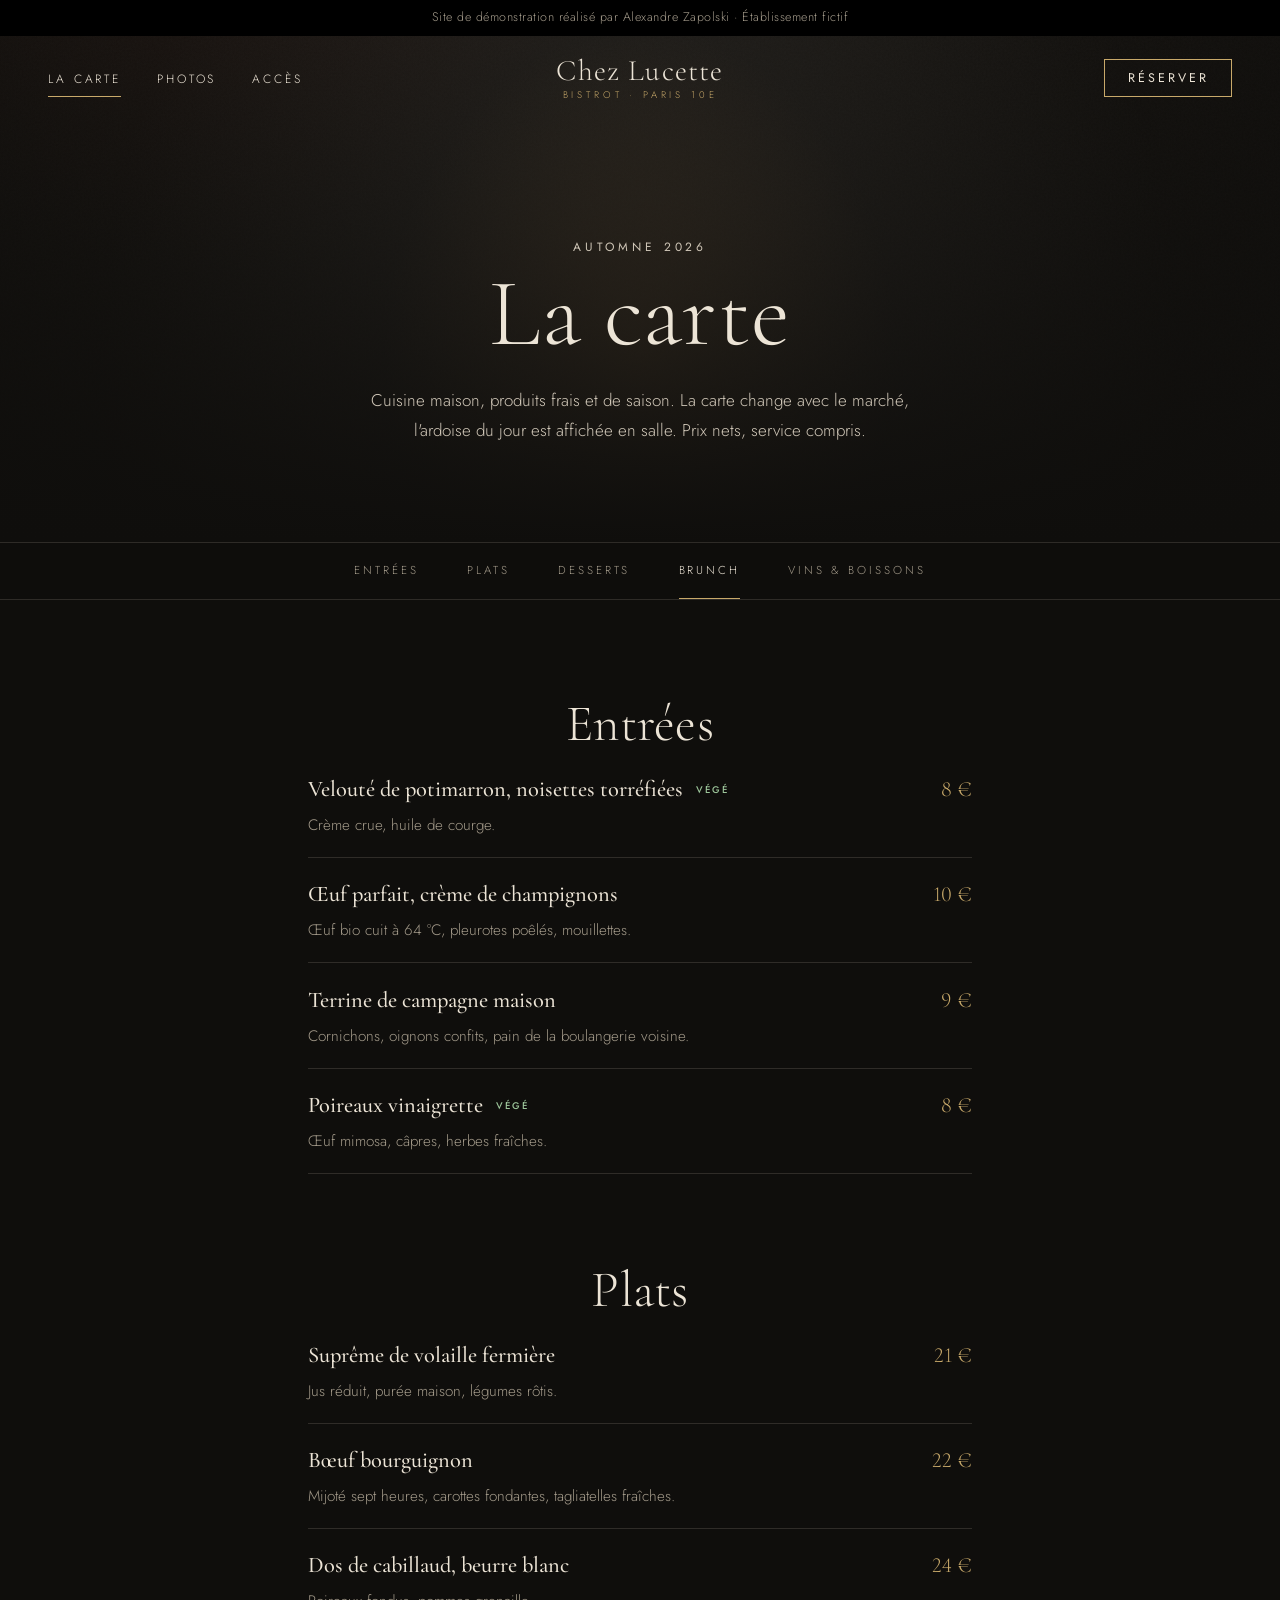
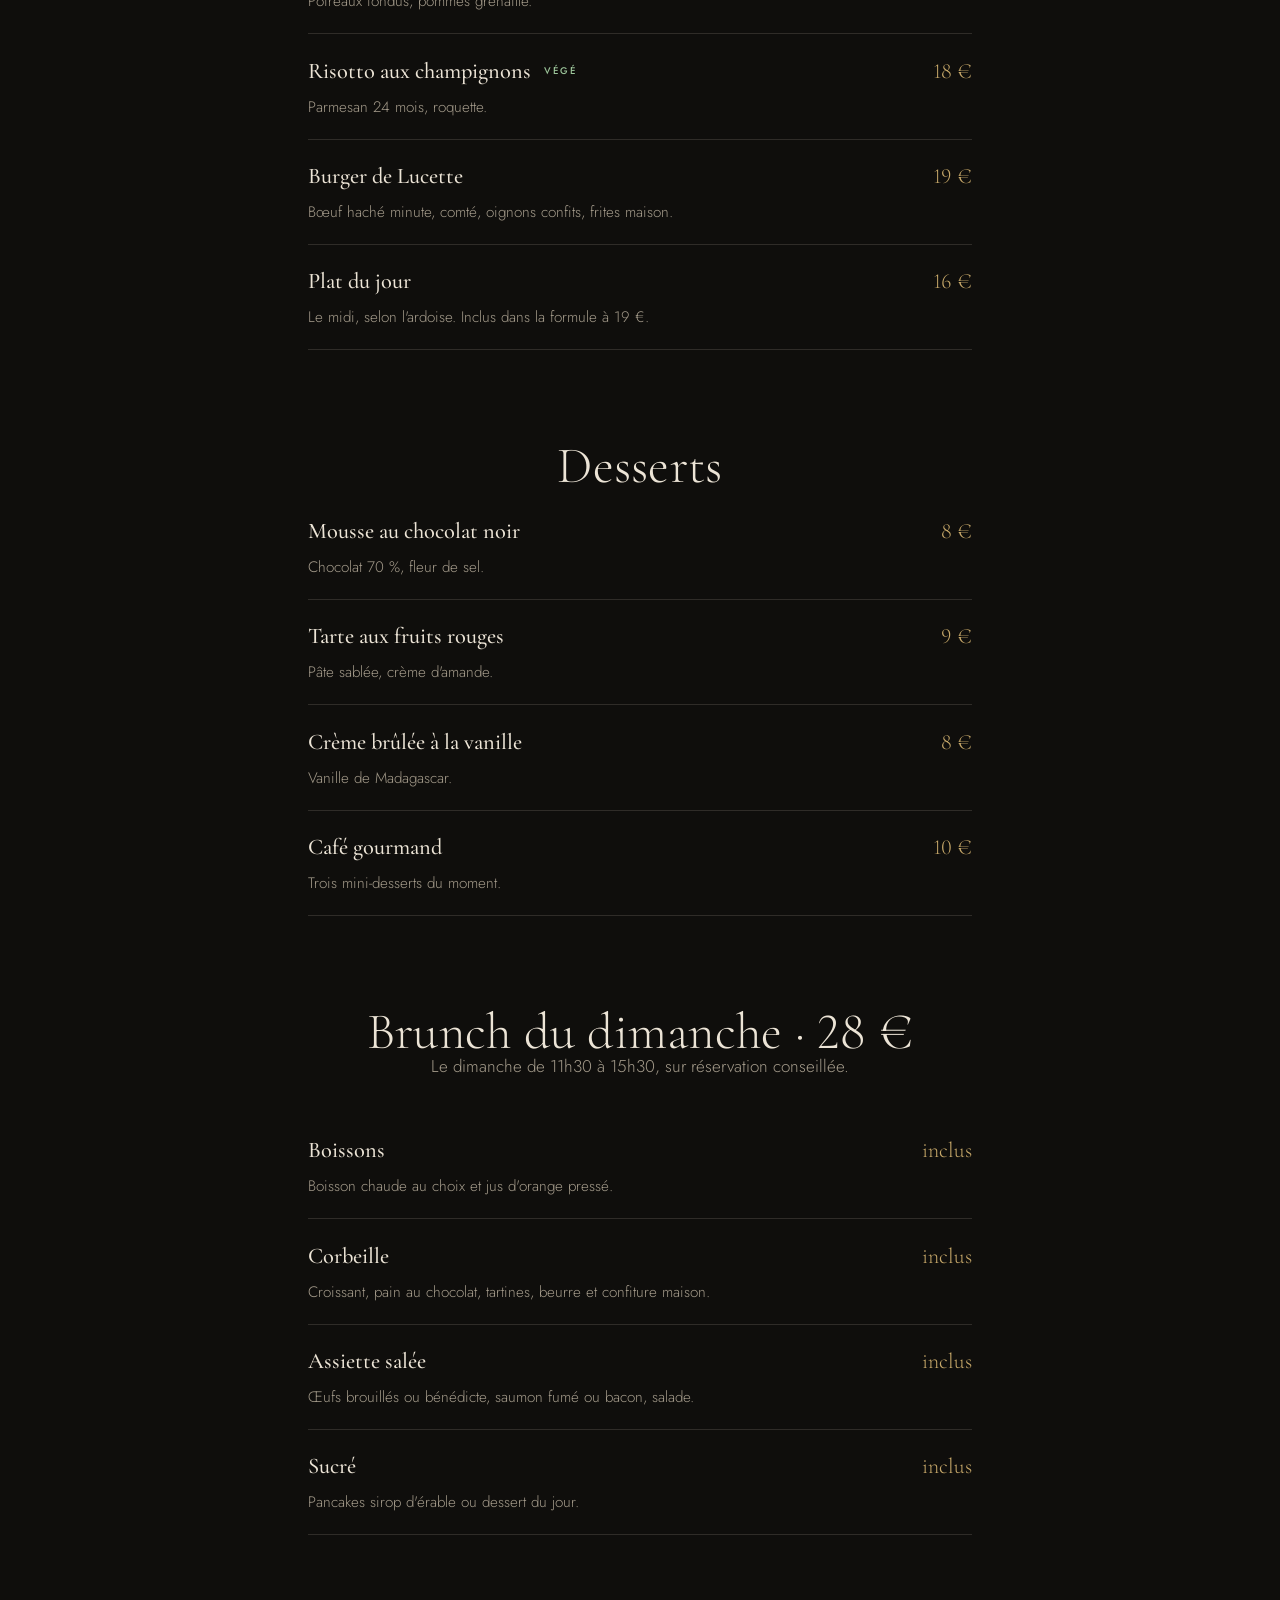
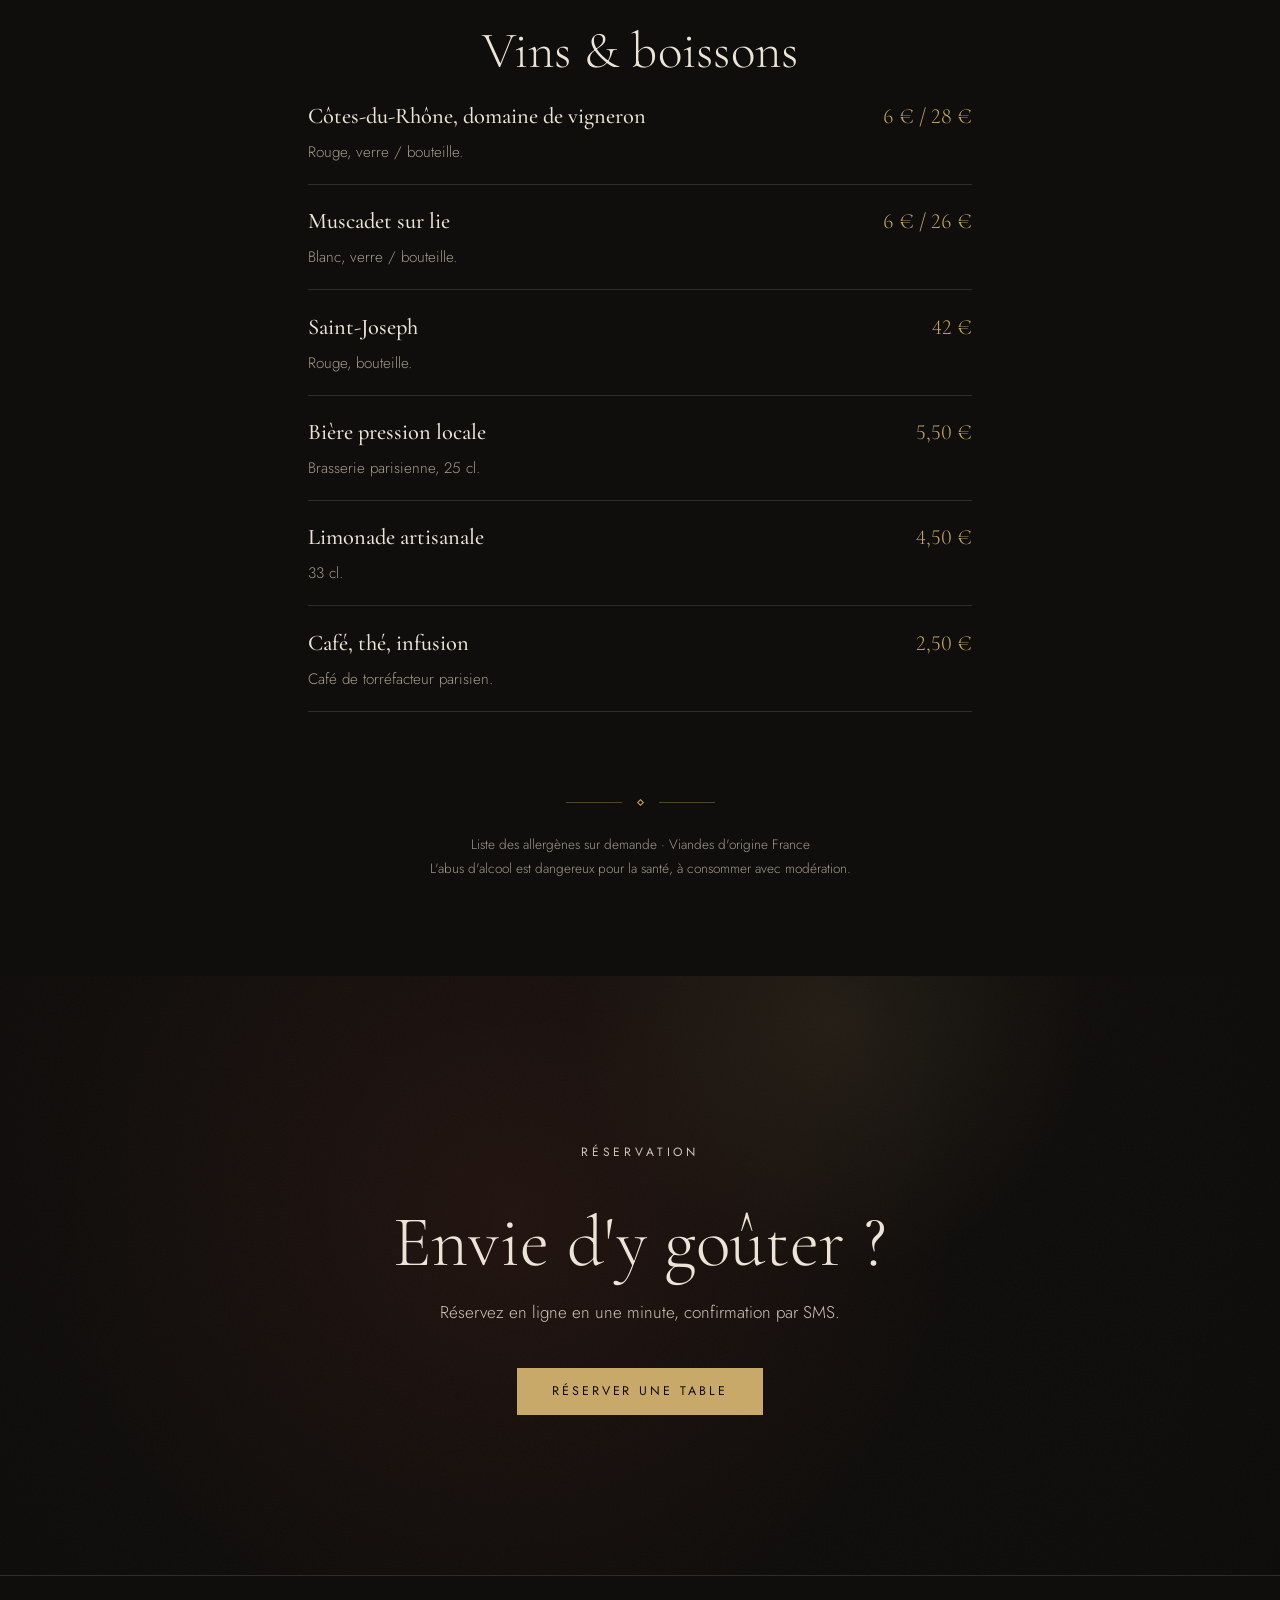
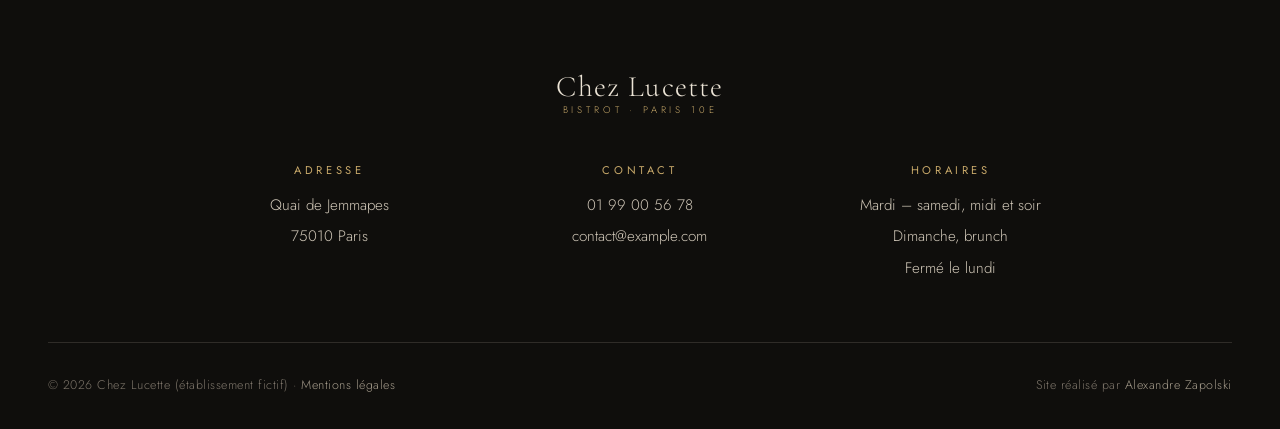
==== carte.html @ 2989daae "feat: add Chez Lucette demo site" ====
<!DOCTYPE html>
<html lang="fr">
<head>
  <meta charset="UTF-8">
  <meta name="viewport" content="width=device-width, initial-scale=1">
  <title>La carte du bistrot Chez Lucette | Restaurant Paris 10e</title>
  <meta name="description" content="Carte de saison du bistrot Chez Lucette, Paris 10e : entrées, plats maison, desserts, brunch du dimanche et vins de vignerons. Prix et formules.">
  <link rel="canonical" href="https://example.com/carte.html">
  <meta name="theme-color" content="#0f0e0c">
  <script>document.documentElement.classList.add("js");</script>
  <link rel="preload" href="fonts/cormorant-garamond-latin-300-normal.woff2" as="font" type="font/woff2" crossorigin>
  <link rel="preload" href="fonts/jost-latin-300-normal.woff2" as="font" type="font/woff2" crossorigin>
  <link rel="stylesheet" href="css/style.css">
  <link rel="icon" href="data:image/svg+xml,%3Csvg xmlns='http://www.w3.org/2000/svg' viewBox='0 0 32 32'%3E%3Crect width='32' height='32' fill='%230f0e0c'/%3E%3Ctext x='16' y='23' text-anchor='middle' font-family='Georgia,serif' font-size='20' fill='%23c8a96a'%3EL%3C/text%3E%3C/svg%3E">

</head>
<body>
  <a class="skip-link" href="#contenu">Aller au contenu</a>

  <header class="header">
    <p class="demo-banner">Site de démonstration réalisé par Alexandre Zapolski · Établissement fictif</p>
    <div class="container header__inner">
      <button class="menu-btn" type="button" aria-expanded="false" aria-controls="overlay">
        <span class="menu-btn__icon" aria-hidden="true"></span>
        <span class="menu-btn__label">Menu</span>
      </button>
      <nav class="header__nav" aria-label="Navigation principale">
        <ul>
          <li><a href="carte.html" aria-current="page">La carte</a></li>
          <li><a href="index.html#galerie">Photos</a></li>
          <li><a href="index.html#infos">Accès</a></li>
        </ul>
      </nav>
      <a class="logo" href="index.html" aria-label="Chez Lucette, accueil">
        <strong>Chez Lucette</strong>
        <small>Bistrot · Paris 10e</small>
      </a>
      <div class="header__end">
        <a class="btn btn--small header__book" href="reservation.html">Réserver</a>
      </div>
    </div>
  </header>

  <!-- navigation plein écran (mobile) -->
  <nav class="overlay" id="overlay" aria-label="Navigation mobile">
    <ul>
      <li><a href="index.html">Accueil</a></li>
      <li><a href="carte.html" aria-current="page">La carte</a></li>
      <li><a href="index.html#galerie">Photos</a></li>
      <li><a href="index.html#infos">Horaires &amp; accès</a></li>
      <li><a href="reservation.html">Réserver</a></li>
    </ul>
    <p>Quai de Jemmapes, Paris 10e · <a href="tel:+33199005678">01 99 00 56 78</a></p>
  </nav>

  <main id="contenu">
    <section class="page-hero">
      <img src="img/galerie-plat.svg" width="800" height="1000" alt="">
      <p class="overline">Automne 2026</p>
      <h1>La carte</h1>
      <p>Cuisine maison, produits frais et de saison. La carte change avec le marché, l'ardoise du jour est affichée en salle. Prix nets, service compris.</p>
    </section>

    <nav class="tabs" aria-label="Rubriques de la carte">
      <ul>
        <li><a href="#entrees">Entrées</a></li>
        <li><a href="#plats">Plats</a></li>
        <li><a href="#desserts">Desserts</a></li>
        <li><a href="#brunch">Brunch</a></li>
        <li><a href="#boissons">Vins &amp; boissons</a></li>
      </ul>
    </nav>

    <div class="menu">
        <section class="menu-block" id="entrees" aria-labelledby="t-entrees">
          <h2 id="t-entrees">Entrées</h2>
          <ul class="dishes">
            <li class="dish"><div class="dish__line"><span class="dish__name">Velouté de potimarron, noisettes torréfiées <abbr class="veg" title="Végétarien">végé</abbr></span><span class="dish__price">8 €</span></div><p>Crème crue, huile de courge.</p></li>
            <li class="dish"><div class="dish__line"><span class="dish__name">Œuf parfait, crème de champignons</span><span class="dish__price">10 €</span></div><p>Œuf bio cuit à 64 °C, pleurotes poêlés, mouillettes.</p></li>
            <li class="dish"><div class="dish__line"><span class="dish__name">Terrine de campagne maison</span><span class="dish__price">9 €</span></div><p>Cornichons, oignons confits, pain de la boulangerie voisine.</p></li>
            <li class="dish"><div class="dish__line"><span class="dish__name">Poireaux vinaigrette <abbr class="veg" title="Végétarien">végé</abbr></span><span class="dish__price">8 €</span></div><p>Œuf mimosa, câpres, herbes fraîches.</p></li>
          </ul>
        </section>

        <section class="menu-block" id="plats" aria-labelledby="t-plats">
          <h2 id="t-plats">Plats</h2>
          <ul class="dishes">
            <li class="dish"><div class="dish__line"><span class="dish__name">Suprême de volaille fermière</span><span class="dish__price">21 €</span></div><p>Jus réduit, purée maison, légumes rôtis.</p></li>
            <li class="dish"><div class="dish__line"><span class="dish__name">Bœuf bourguignon</span><span class="dish__price">22 €</span></div><p>Mijoté sept heures, carottes fondantes, tagliatelles fraîches.</p></li>
            <li class="dish"><div class="dish__line"><span class="dish__name">Dos de cabillaud, beurre blanc</span><span class="dish__price">24 €</span></div><p>Poireaux fondus, pommes grenaille.</p></li>
            <li class="dish"><div class="dish__line"><span class="dish__name">Risotto aux champignons <abbr class="veg" title="Végétarien">végé</abbr></span><span class="dish__price">18 €</span></div><p>Parmesan 24 mois, roquette.</p></li>
            <li class="dish"><div class="dish__line"><span class="dish__name">Burger de Lucette</span><span class="dish__price">19 €</span></div><p>Bœuf haché minute, comté, oignons confits, frites maison.</p></li>
            <li class="dish"><div class="dish__line"><span class="dish__name">Plat du jour</span><span class="dish__price">16 €</span></div><p>Le midi, selon l'ardoise. Inclus dans la formule à 19 €.</p></li>
          </ul>
        </section>

        <section class="menu-block" id="desserts" aria-labelledby="t-desserts">
          <h2 id="t-desserts">Desserts</h2>
          <ul class="dishes">
            <li class="dish"><div class="dish__line"><span class="dish__name">Mousse au chocolat noir</span><span class="dish__price">8 €</span></div><p>Chocolat 70 %, fleur de sel.</p></li>
            <li class="dish"><div class="dish__line"><span class="dish__name">Tarte aux fruits rouges</span><span class="dish__price">9 €</span></div><p>Pâte sablée, crème d'amande.</p></li>
            <li class="dish"><div class="dish__line"><span class="dish__name">Crème brûlée à la vanille</span><span class="dish__price">8 €</span></div><p>Vanille de Madagascar.</p></li>
            <li class="dish"><div class="dish__line"><span class="dish__name">Café gourmand</span><span class="dish__price">10 €</span></div><p>Trois mini-desserts du moment.</p></li>
          </ul>
        </section>

        <section class="menu-block" id="brunch" aria-labelledby="t-brunch">
          <h2 id="t-brunch">Brunch du dimanche · 28 €</h2>
          <p class="menu-block__intro">Le dimanche de 11h30 à 15h30, sur réservation conseillée.</p>
          <ul class="dishes">
            <li class="dish"><div class="dish__line"><span class="dish__name">Boissons</span><span class="dish__price">inclus</span></div><p>Boisson chaude au choix et jus d'orange pressé.</p></li>
            <li class="dish"><div class="dish__line"><span class="dish__name">Corbeille</span><span class="dish__price">inclus</span></div><p>Croissant, pain au chocolat, tartines, beurre et confiture maison.</p></li>
            <li class="dish"><div class="dish__line"><span class="dish__name">Assiette salée</span><span class="dish__price">inclus</span></div><p>Œufs brouillés ou bénédicte, saumon fumé ou bacon, salade.</p></li>
            <li class="dish"><div class="dish__line"><span class="dish__name">Sucré</span><span class="dish__price">inclus</span></div><p>Pancakes sirop d'érable ou dessert du jour.</p></li>
          </ul>
        </section>

        <section class="menu-block" id="boissons" aria-labelledby="t-boissons">
          <h2 id="t-boissons">Vins &amp; boissons</h2>
          <ul class="dishes">
            <li class="dish"><div class="dish__line"><span class="dish__name">Côtes-du-Rhône, domaine de vigneron</span><span class="dish__price">6 € / 28 €</span></div><p>Rouge, verre / bouteille.</p></li>
            <li class="dish"><div class="dish__line"><span class="dish__name">Muscadet sur lie</span><span class="dish__price">6 € / 26 €</span></div><p>Blanc, verre / bouteille.</p></li>
            <li class="dish"><div class="dish__line"><span class="dish__name">Saint-Joseph</span><span class="dish__price">42 €</span></div><p>Rouge, bouteille.</p></li>
            <li class="dish"><div class="dish__line"><span class="dish__name">Bière pression locale</span><span class="dish__price">5,50 €</span></div><p>Brasserie parisienne, 25 cl.</p></li>
            <li class="dish"><div class="dish__line"><span class="dish__name">Limonade artisanale</span><span class="dish__price">4,50 €</span></div><p>33 cl.</p></li>
            <li class="dish"><div class="dish__line"><span class="dish__name">Café, thé, infusion</span><span class="dish__price">2,50 €</span></div><p>Café de torréfacteur parisien.</p></li>
          </ul>
        </section>

      <div class="ornament" aria-hidden="true"><span></span></div>
      <p class="menu-foot">Liste des allergènes sur demande · Viandes d'origine France<br>L'abus d'alcool est dangereux pour la santé, à consommer avec modération.</p>
    </div>

    <section class="reserve-band">
      <img src="img/galerie-vins.svg" width="800" height="800" loading="lazy" alt="">
      <div class="container">
        <p class="overline">Réservation</p>
        <h2>Envie d'y goûter&nbsp;?</h2>
        <p>Réservez en ligne en une minute, confirmation par SMS.</p>
        <a class="btn btn--solid" href="reservation.html">Réserver une table</a>
      </div>
    </section>
  </main>

  <footer class="footer">
    <div class="container">
      <a class="logo" href="index.html" aria-label="Chez Lucette, accueil">
        <strong>Chez Lucette</strong>
        <small>Bistrot · Paris 10e</small>
      </a>
      <div class="footer__cols">
        <div>
          <h2>Adresse</h2>
          <ul>
            <li>Quai de Jemmapes</li>
            <li>75010 Paris</li>
          </ul>
        </div>
        <div>
          <h2>Contact</h2>
          <ul>
            <li><a href="tel:+33199005678">01 99 00 56 78</a></li>
            <li><a href="mailto:contact@example.com">contact@example.com</a></li>
          </ul>
        </div>
        <div>
          <h2>Horaires</h2>
          <ul>
            <li>Mardi – samedi, midi et soir</li>
            <li>Dimanche, brunch</li>
            <li>Fermé le lundi</li>
          </ul>
        </div>
      </div>
      <div class="footer__bottom">
        <span>© <span data-year>2026</span> Chez Lucette (établissement fictif) · <a href="mentions-legales.html">Mentions légales</a></span>
        <span>Site réalisé par <a href="https://www.malt.fr/profile/alexandrezapolski">Alexandre Zapolski</a></span>
      </div>
    </div>
  </footer>

  <!-- barre d'action fixe sur mobile -->
  <div class="mobile-bar">
    <a href="tel:+33199005678">Appeler</a>
    <a href="reservation.html">Réserver</a>
  </div>

  <script src="js/main.js" defer></script>
</body>
</html>
---- css/style.css ----
/* Chez Lucette : style élégant sombre
   fond presque noir, texte crème, touche dorée ; serif fine, beaucoup d'espace, fondus lents */

/* Polices auto-hébergées (licence OFL) : pas d'appel à Google Fonts */
@font-face { font-family: "Cormorant"; src: url("../fonts/cormorant-garamond-latin-300-normal.woff2") format("woff2"); font-weight: 300; font-display: swap; }
@font-face { font-family: "Cormorant"; src: url("../fonts/cormorant-garamond-latin-500-normal.woff2") format("woff2"); font-weight: 500; font-display: swap; }
@font-face { font-family: "Cormorant"; src: url("../fonts/cormorant-garamond-latin-400-italic.woff2") format("woff2"); font-weight: 400; font-style: italic; font-display: swap; }
@font-face { font-family: "Jost"; src: url("../fonts/jost-latin-300-normal.woff2") format("woff2"); font-weight: 300; font-display: swap; }
@font-face { font-family: "Jost"; src: url("../fonts/jost-latin-400-normal.woff2") format("woff2"); font-weight: 400; font-display: swap; }
@font-face { font-family: "Jost"; src: url("../fonts/jost-latin-500-normal.woff2") format("woff2"); font-weight: 500; font-display: swap; }

:root {
  --bg: #0f0e0c;
  --bg-2: #161411;
  --surface: #1c1915;
  --cream: #ece4d6;
  --muted: #a39a8a;
  --gold: #c8a96a;
  --gold-soft: rgba(200, 169, 106, 0.35);
  --line: rgba(236, 228, 214, 0.14);
  --ok: #9cc59a;
  --error: #e58b7b;

  --serif: "Cormorant", "Cormorant Garamond", Garamond, "Times New Roman", serif;
  --sans: "Jost", "Futura", system-ui, -apple-system, "Segoe UI", sans-serif;

  --container: 1200px;
  --gutter: clamp(1.25rem, 5vw, 3rem);
  --header-h: 84px;
  --ease: cubic-bezier(0.22, 0.61, 0.36, 1);
}

/* Base */
*, *::before, *::after { box-sizing: border-box; }
html { scroll-behavior: smooth; }
body {
  margin: 0;
  font-family: var(--sans);
  font-weight: 300;
  font-size: 1.0625rem;
  line-height: 1.75;
  color: var(--cream);
  background: var(--bg);
  -webkit-font-smoothing: antialiased;
}
img, svg { display: block; max-width: 100%; }
a { color: var(--gold); text-decoration: none; transition: color 0.3s; }
a:hover { color: var(--cream); }
h1, h2, h3, .address, .offer__price, .facts strong, .dish__price, .rating strong { font-variant-numeric: lining-nums; }
h1, h2, h3 { font-family: var(--serif); font-weight: 300; line-height: 1.1; margin: 0; letter-spacing: 0.005em; }
em { font-family: var(--serif); font-style: italic; }
p { margin: 0 0 1.1em; }
strong { font-weight: 500; }
:focus-visible { outline: 1px solid var(--gold); outline-offset: 4px; }
::selection { background: var(--gold); color: var(--bg); }

.container { width: min(100% - 2 * var(--gutter), var(--container)); margin-inline: auto; }
.visually-hidden { position: absolute !important; width: 1px; height: 1px; overflow: hidden; clip: rect(0 0 0 0); white-space: nowrap; }
.skip-link { position: absolute; left: 1rem; top: -100px; z-index: 200; background: var(--gold); color: var(--bg); padding: 0.6rem 1rem; }
.skip-link:focus { top: 1rem; }

.demo-banner {
  margin: 0; padding: 0.45rem var(--gutter);
  background: #000; color: var(--muted);
  font-size: 0.78rem; letter-spacing: 0.04em; text-align: center;
}

/* Petites capitales espacées */
.overline {
  display: inline-block;
  font-family: var(--sans); font-size: 0.75rem; font-weight: 400;
  letter-spacing: 0.32em; text-transform: uppercase;
  color: var(--gold);
  margin-bottom: 1.5rem;
}
.ornament { display: flex; align-items: center; justify-content: center; gap: 1rem; color: var(--gold); margin: 1.75rem 0; }
.ornament::before, .ornament::after { content: ""; width: 56px; height: 1px; background: var(--gold-soft); }
.ornament span { width: 5px; height: 5px; border: 1px solid var(--gold); transform: rotate(45deg); }

/* Boutons : filets fins */
.btn {
  display: inline-flex; align-items: center; justify-content: center; gap: 0.75rem;
  padding: 1rem 2.1rem;
  font: 400 0.78rem/1 var(--sans); letter-spacing: 0.24em; text-transform: uppercase;
  color: var(--cream); background: transparent;
  border: 1px solid var(--gold);
  cursor: pointer;
  transition: background 0.4s var(--ease), color 0.4s var(--ease);
}
.btn:hover { background: var(--gold); color: var(--bg); }
.btn--solid { background: var(--gold); color: var(--bg); }
.btn--solid:hover { background: var(--cream); border-color: var(--cream); }
.btn--small { padding: 0.75rem 1.4rem; }
.link-line {
  display: inline-flex; align-items: center; gap: 0.75rem;
  font-size: 0.78rem; letter-spacing: 0.24em; text-transform: uppercase; color: var(--cream);
  padding-bottom: 0.35rem; border-bottom: 1px solid var(--gold-soft);
  transition: border-color 0.3s, gap 0.3s;
}
.link-line:hover { color: var(--cream); border-color: var(--gold); gap: 1.1rem; }

/* En-tête : transparent sur l'image, opaque au défilement */
.header {
  position: fixed; left: 0; right: 0; top: 0; z-index: 100;
  transition: background 0.5s var(--ease), border-color 0.5s, top 0.3s;
  border-bottom: 1px solid transparent;
}
.header.is-solid, .header--solid { background: rgba(15, 14, 12, 0.94); backdrop-filter: blur(8px); border-bottom-color: var(--line); }
.header__inner { display: grid; grid-template-columns: 1fr auto 1fr; align-items: center; height: var(--header-h); }
.header__nav ul { display: flex; gap: 2.25rem; list-style: none; margin: 0; padding: 0; }
.header__nav a { color: var(--cream); font-size: 0.75rem; letter-spacing: 0.24em; text-transform: uppercase; padding: 0.5rem 0; border-bottom: 1px solid transparent; }
.header__nav a:hover, .header__nav a[aria-current="page"] { border-bottom-color: var(--gold); }
.logo { text-align: center; color: var(--cream); line-height: 1; }
.logo:hover { color: var(--cream); }
.logo strong { display: block; font-family: var(--serif); font-weight: 300; font-size: 1.85rem; letter-spacing: 0.04em; }
.logo small { display: block; margin-top: 0.3rem; font-size: 0.6rem; letter-spacing: 0.4em; text-transform: uppercase; color: var(--gold); }
.header__end { display: flex; justify-content: flex-end; align-items: center; gap: 1rem; }

.menu-btn {
  display: none; align-items: center; gap: 0.7rem;
  background: none; border: 0; color: var(--cream); cursor: pointer;
  font: 400 0.72rem/1 var(--sans); letter-spacing: 0.24em; text-transform: uppercase;
  padding: 0.75rem 0;
}
.menu-btn__icon { width: 24px; height: 9px; position: relative; }
.menu-btn__icon::before, .menu-btn__icon::after { content: ""; position: absolute; left: 0; right: 0; height: 1px; background: currentColor; transition: transform 0.4s var(--ease), top 0.4s var(--ease); }
.menu-btn__icon::before { top: 0; }
.menu-btn__icon::after { top: 8px; }
.menu-open .menu-btn__icon::before { top: 4px; transform: rotate(45deg); }
.menu-open .menu-btn__icon::after { top: 4px; transform: rotate(-45deg); }
.menu-open { overflow: hidden; }

.overlay {
  position: fixed; inset: 0; z-index: 90;
  background: var(--bg);
  display: grid; place-content: center; text-align: center;
  padding-top: var(--header-total, 100px);
  opacity: 0; visibility: hidden;
  transition: opacity 0.5s var(--ease), visibility 0s 0.5s;
}
.menu-open .overlay { opacity: 1; visibility: visible; transition-delay: 0s; }
.overlay ul { list-style: none; margin: 0; padding: 0; }
.overlay li { margin: 0.4rem 0; }
.overlay a { font-family: var(--serif); font-weight: 300; font-size: clamp(2.2rem, 9vw, 3.2rem); color: var(--cream); }
.overlay a:hover, .overlay a[aria-current="page"] { color: var(--gold); }
.overlay p { margin-top: 2.5rem; font-size: 0.85rem; color: var(--muted); letter-spacing: 0.08em; }

@media (max-width: 900px) {
  :root { --header-h: 70px; }
  .header__inner { grid-template-columns: auto 1fr auto; }
  .header__nav { display: none; }
  .menu-btn { display: inline-flex; }
  .logo { grid-column: 2; }
  .header__end { grid-column: 3; }
  .header__book { display: none; }
  .logo strong { font-size: 1.5rem; }
  .menu-btn { grid-column: 1; grid-row: 1; }
}
@media (min-width: 901px) { .overlay { display: none; } }

/* Apparition au défilement (seulement si le JS tourne) */
.js .reveal { opacity: 0; transform: translateY(24px); transition: opacity 1.1s var(--ease), transform 1.1s var(--ease); }
.js .reveal.is-visible { opacity: 1; transform: none; }

/* Sections */
.section { padding-block: clamp(5rem, 12vw, 9rem); }
.section--alt { background: var(--bg-2); }
.section__head { text-align: center; max-width: 640px; margin: 0 auto clamp(3rem, 6vw, 4.5rem); }
.section__head h2 { font-size: clamp(2.4rem, 5vw, 3.8rem); }
.section__head p { color: var(--muted); margin-top: 1.25rem; }

/* Hero plein écran */
.hero {
  position: relative; isolation: isolate;
  min-height: 100svh;
  display: grid; place-items: center; text-align: center;
  padding: calc(var(--header-total, 120px) + 2rem) var(--gutter) 6rem;
}
.hero__bg { position: absolute; inset: 0; width: 100%; height: 100%; object-fit: cover; z-index: -2; }
.hero::after { content: ""; position: absolute; inset: 0; z-index: -1; background: linear-gradient(180deg, rgba(15, 14, 12, 0.55), rgba(15, 14, 12, 0.35) 40%, rgba(15, 14, 12, 0.92)); }
.hero h1 { font-size: clamp(3.6rem, 11vw, 8.5rem); letter-spacing: 0.01em; line-height: 0.95; }
.hero__sub { font-family: var(--serif); font-style: italic; font-size: clamp(1.35rem, 2.6vw, 1.9rem); color: var(--cream); opacity: 0.9; margin: 0.75rem 0 0; }
.hero__actions { display: flex; flex-wrap: wrap; justify-content: center; align-items: center; gap: 1.75rem 2.5rem; margin-top: 2.5rem; }
.scroll-cue { position: absolute; bottom: 2rem; left: 50%; width: 1px; height: 56px; background: linear-gradient(var(--gold), transparent); animation: cue 2.4s var(--ease) infinite; }
@keyframes cue { 0% { transform: scaleY(0); transform-origin: top; } 50% { transform: scaleY(1); transform-origin: top; } 51% { transform-origin: bottom; } 100% { transform: scaleY(0); transform-origin: bottom; } }

/* Statut ouvert / fermé */
.status { display: inline-flex; align-items: center; gap: 0.7rem; margin: 0; font-size: 0.85rem; letter-spacing: 0.08em; color: var(--muted); }
.status::before { content: ""; width: 6px; height: 6px; border-radius: 50%; background: var(--muted); }
.status.is-open::before { background: var(--ok); box-shadow: 0 0 0 4px rgba(156, 197, 154, 0.15); }
.status.is-closed::before { background: var(--error); }
.status[hidden] { display: none; }

/* La maison */
.story { display: grid; grid-template-columns: 1fr 1fr; gap: clamp(2.5rem, 7vw, 7rem); align-items: center; }
.story__media { position: relative; }
.story__media img { width: 100%; height: auto; aspect-ratio: 4 / 5; object-fit: cover; }
.story__media::after { content: ""; position: absolute; inset: 1.25rem -1.25rem -1.25rem 1.25rem; border: 1px solid var(--gold-soft); z-index: -1; }
.story h2 { font-size: clamp(2.3rem, 4.5vw, 3.5rem); margin-bottom: 1.75rem; }
.story h2 em { color: var(--gold); }
.story p { color: #cfc6b7; }
.signature { font-family: var(--serif); font-style: italic; font-size: 1.6rem; color: var(--gold); margin-top: 2rem; }
.facts { display: flex; gap: clamp(1.5rem, 4vw, 3rem); margin-top: 2.5rem; padding-top: 2rem; border-top: 1px solid var(--line); }
.facts strong { display: block; font-family: var(--serif); font-weight: 300; font-size: 2.6rem; line-height: 1; color: var(--cream); }
.facts span { font-size: 0.72rem; letter-spacing: 0.2em; text-transform: uppercase; color: var(--muted); }
@media (max-width: 860px) {
  .story { grid-template-columns: 1fr; }
  .story__media { max-width: 460px; margin-right: 1.25rem; }
}

/* Formules */
.offers { display: grid; grid-template-columns: repeat(3, 1fr); text-align: center; }
.offer { padding: 1rem clamp(1.25rem, 3vw, 2.5rem); }
.offer + .offer { border-left: 1px solid var(--line); }
.offer h3 { font-size: 1.9rem; }
.offer .offer__when { font-size: 0.72rem; letter-spacing: 0.22em; text-transform: uppercase; color: var(--gold); margin: 0.75rem 0 1.5rem; }
.offer .offer__price { font-family: var(--serif); font-weight: 300; font-size: 4rem; line-height: 1; margin-bottom: 1.5rem; }
.offer__price small { font-size: 0.4em; vertical-align: super; margin-left: 0.15em; color: var(--muted); }
.offer p { color: var(--muted); font-size: 0.98rem; margin: 0; }
.center { text-align: center; margin-top: clamp(3rem, 6vw, 4.5rem); }
@media (max-width: 860px) {
  .offers { grid-template-columns: 1fr; }
  .offer { padding: 2.25rem 0; }
  .offer + .offer { border-left: 0; border-top: 1px solid var(--line); }
}

/* Galerie */
.gallery { display: grid; grid-template-columns: repeat(12, 1fr); gap: clamp(0.75rem, 1.5vw, 1.25rem); }
.gallery__item { position: relative; overflow: hidden; padding: 0; border: 0; background: var(--surface); cursor: zoom-in; color: var(--cream); font: inherit; }
.gallery__item img { width: 100%; height: 100%; object-fit: cover; transition: transform 1.4s var(--ease), opacity 0.6s; }
.gallery__item:hover img, .gallery__item:focus-visible img { transform: scale(1.05); }
.gallery__item span {
  position: absolute; left: 0; right: 0; bottom: 0; padding: 2.5rem 1.25rem 1rem; text-align: left;
  background: linear-gradient(transparent, rgba(0, 0, 0, 0.7));
  font-family: var(--serif); font-style: italic; font-size: 1.25rem;
  opacity: 0; transform: translateY(8px); transition: opacity 0.5s var(--ease), transform 0.5s var(--ease);
}
.gallery__item:hover span, .gallery__item:focus-visible span { opacity: 1; transform: none; }
.g1 { grid-column: 1 / 6; grid-row: span 2; }
.g1 img { position: absolute; inset: 0; }
.g2 { grid-column: 6 / 13; aspect-ratio: 16 / 9; }
.g3 { grid-column: 6 / 9; aspect-ratio: 1; }
.g4 { grid-column: 9 / 13; aspect-ratio: 4 / 3; }
.g5 { grid-column: 1 / 5; aspect-ratio: 1; }
.g6 { grid-column: 5 / 13; aspect-ratio: 2 / 1; }
@media (max-width: 760px) {
  .gallery { grid-template-columns: 1fr 1fr; }
  .gallery__item { grid-column: auto !important; grid-row: auto !important; aspect-ratio: 1 !important; }
  .g1, .g6 { grid-column: 1 / -1 !important; aspect-ratio: 4 / 3 !important; }
  .gallery__item span { opacity: 1; transform: none; font-size: 1.05rem; }
}

.lightbox { border: 0; padding: 0; background: transparent; max-width: min(92vw, 1000px); width: 100%; color: var(--cream); }
.lightbox::backdrop { background: rgba(8, 7, 6, 0.94); }
.lightbox img { width: 100%; height: auto; max-height: 80vh; object-fit: contain; }
.lightbox p { text-align: center; margin: 1rem 0 0; font-family: var(--serif); font-style: italic; font-size: 1.2rem; }
.lightbox__close { position: absolute; top: 0.75rem; right: 0.75rem; width: 44px; height: 44px; border: 1px solid var(--gold-soft); background: rgba(15, 14, 12, 0.7); color: var(--cream); font-size: 1.4rem; cursor: pointer; }

/* Avis */
.reviews { display: grid; grid-template-columns: repeat(3, 1fr); gap: clamp(2rem, 5vw, 4rem); }
.review { margin: 0; text-align: center; }
.review__stars { color: var(--gold); letter-spacing: 0.3em; font-size: 0.8rem; margin-bottom: 1.25rem; }
.review blockquote { margin: 0 0 1.25rem; font-family: var(--serif); font-style: italic; font-size: 1.45rem; line-height: 1.4; }
.review figcaption { font-size: 0.72rem; letter-spacing: 0.22em; text-transform: uppercase; color: var(--muted); }
.rating { text-align: center; margin-top: clamp(3rem, 6vw, 4rem); color: var(--muted); font-size: 0.9rem; }
.rating strong { font-family: var(--serif); font-weight: 300; font-size: 1.6rem; color: var(--cream); margin-right: 0.4rem; }
.note { text-align: center; font-size: 0.8rem; color: #7d756a; margin: 1rem 0 0; }
@media (max-width: 860px) { .reviews { grid-template-columns: 1fr; } }

/* Infos pratiques */
.visit { display: grid; grid-template-columns: 1fr 1fr; gap: clamp(2.5rem, 6vw, 6rem); align-items: start; }
@media (max-width: 860px) { .visit { grid-template-columns: 1fr; } }
.visit h3 { font-size: 0.75rem; font-family: var(--sans); font-weight: 400; letter-spacing: 0.32em; text-transform: uppercase; color: var(--gold); margin-bottom: 1.5rem; }

.hours { width: 100%; border-collapse: collapse; }
.hours th, .hours td { padding: 0.75rem 0; border-bottom: 1px solid var(--line); font-weight: 300; text-align: left; vertical-align: top; }
.hours th { font-family: var(--serif); font-size: 1.3rem; white-space: nowrap; padding-right: 2rem; width: 1%; line-height: 1.4; }
.hours td { text-align: right; color: #cfc6b7; font-variant-numeric: tabular-nums; }
.hours .closed { color: var(--muted); font-family: var(--serif); font-style: italic; font-size: 1.15rem; }
.hours tr.is-today th, .hours tr.is-today td { color: var(--gold); }
.hours tr.is-today th::after { content: "aujourd'hui"; margin-left: 0.75rem; font-family: var(--sans); font-size: 0.62rem; letter-spacing: 0.22em; text-transform: uppercase; vertical-align: 0.35em; }

.address { font-style: normal; font-family: var(--serif); font-size: 1.7rem; line-height: 1.3; margin: 3rem 0 1.25rem; }
.address a { display: inline-block; margin-top: 0.5rem; font-size: 1.35rem; }
.access { list-style: none; padding: 0; margin: 0 0 2.5rem; color: var(--muted); font-size: 0.95rem; }
.access li { padding: 0.2rem 0; }

.map { position: relative; width: 100%; aspect-ratio: 4 / 5; background: var(--surface); overflow: hidden; }
.map::before {
  content: ""; position: absolute; inset: 0;
  background:
    linear-gradient(28deg, transparent 48.5%, rgba(200, 169, 106, 0.25) 48.5% 51.5%, transparent 51.5%),
    repeating-linear-gradient(0deg, transparent 0 59px, var(--line) 59px 60px),
    repeating-linear-gradient(90deg, transparent 0 79px, var(--line) 79px 80px);
}
.map iframe { position: absolute; inset: 0; width: 100%; height: 100%; border: 0; filter: grayscale(0.4) contrast(1.05); }
.map__consent {
  position: absolute; left: 50%; top: 50%; transform: translate(-50%, -50%);
  width: min(86%, 360px); padding: 2rem 1.75rem; text-align: center;
  background: rgba(15, 14, 12, 0.9); border: 1px solid var(--line);
}
.map__consent p { max-width: 30ch; margin: 0 auto 1.5rem; color: var(--muted); font-size: 0.9rem; }
.map__consent strong { display: block; font-family: var(--serif); font-weight: 300; font-size: 1.8rem; color: var(--cream); margin-bottom: 0.5rem; }

/* Bandeau réservation */
.reserve-band { position: relative; isolation: isolate; text-align: center; padding-block: clamp(6rem, 14vw, 10rem); }
.reserve-band img { position: absolute; inset: 0; width: 100%; height: 100%; object-fit: cover; z-index: -2; }
.reserve-band::after { content: ""; position: absolute; inset: 0; z-index: -1; background: rgba(15, 14, 12, 0.72); }
.reserve-band h2 { font-size: clamp(2.6rem, 6vw, 4.5rem); margin-bottom: 1rem; }
.reserve-band p { color: #cfc6b7; margin-bottom: 2.5rem; }

/* Pied de page */
.footer { border-top: 1px solid var(--line); padding: clamp(4rem, 8vw, 6rem) 0 2rem; text-align: center; }
.footer .logo { display: inline-block; margin-bottom: 3rem; }
.footer__cols { display: grid; grid-template-columns: repeat(3, 1fr); gap: 2rem; max-width: 900px; margin: 0 auto 3.5rem; }
.footer h2 { font-family: var(--sans); font-weight: 400; font-size: 0.7rem; letter-spacing: 0.32em; text-transform: uppercase; color: var(--gold); margin-bottom: 1rem; }
.footer ul { list-style: none; margin: 0; padding: 0; color: #cfc6b7; font-size: 0.95rem; }
.footer li { margin-bottom: 0.3rem; }
.footer ul a { color: #cfc6b7; }
.footer ul a:hover { color: var(--gold); }
.footer__bottom { display: flex; flex-wrap: wrap; justify-content: space-between; gap: 0.75rem; padding-top: 2rem; border-top: 1px solid var(--line); font-size: 0.78rem; color: #7d756a; letter-spacing: 0.04em; }
.footer__bottom a { color: var(--muted); }
@media (max-width: 700px) {
  .footer__cols { grid-template-columns: 1fr; }
  .footer__bottom { justify-content: center; text-align: center; }
}

/* Barre mobile */
.mobile-bar { position: fixed; left: 0; right: 0; bottom: 0; z-index: 80; display: none; background: rgba(15, 14, 12, 0.96); backdrop-filter: blur(8px); border-top: 1px solid var(--line); }
.mobile-bar a { flex: 1; padding: 1.05rem 0.5rem calc(1.05rem + env(safe-area-inset-bottom)); text-align: center; font-size: 0.72rem; letter-spacing: 0.24em; text-transform: uppercase; color: var(--cream); }
.mobile-bar a + a { background: var(--gold); color: var(--bg); }
@media (max-width: 900px) {
  .mobile-bar { display: flex; }
  .footer { padding-bottom: 5rem; }
}

/* ---------- Pages intérieures ---------- */
.page-hero { position: relative; isolation: isolate; text-align: center; padding: calc(var(--header-total, 120px) + clamp(3rem, 8vw, 6rem)) var(--gutter) clamp(4rem, 8vw, 6rem); }
.page-hero img { position: absolute; inset: 0; width: 100%; height: 100%; object-fit: cover; z-index: -2; }
.page-hero::after { content: ""; position: absolute; inset: 0; z-index: -1; background: linear-gradient(rgba(15, 14, 12, 0.6), var(--bg)); }
.page-hero h1 { font-size: clamp(3.2rem, 8vw, 6rem); }
.page-hero p { max-width: 54ch; margin: 1.25rem auto 0; color: #cfc6b7; }

/* Carte */
.tabs { position: sticky; top: var(--header-total, 114px); z-index: 20; background: rgba(15, 14, 12, 0.94); backdrop-filter: blur(8px); border-block: 1px solid var(--line); overflow-x: auto; }
.tabs ul { display: flex; justify-content: center; gap: clamp(1rem, 4vw, 3rem); list-style: none; margin: 0; padding: 0 var(--gutter); min-width: max-content; }
.tabs a { display: block; padding: 1.1rem 0; font-size: 0.72rem; letter-spacing: 0.26em; text-transform: uppercase; color: var(--muted); border-bottom: 1px solid transparent; white-space: nowrap; }
.tabs a:hover, .tabs a.is-active { color: var(--cream); border-bottom-color: var(--gold); }

.menu { max-width: 760px; margin-inline: auto; padding: clamp(4rem, 9vw, 6rem) var(--gutter); }
.menu-block { scroll-margin-top: calc(var(--header-total, 114px) + 80px); margin-bottom: clamp(4rem, 8vw, 5.5rem); }
.menu-block h2 { text-align: center; font-size: clamp(2.4rem, 5vw, 3.2rem); }
.menu-block__intro { text-align: center; color: var(--muted); margin: -0.5rem 0 2rem; }
.dishes { list-style: none; margin: 0; padding: 0; }
.dish { padding: 1.15rem 0; border-bottom: 1px solid var(--line); }
.dish__line { display: flex; align-items: baseline; justify-content: space-between; gap: 1.5rem; }
.dish__name { font-family: var(--serif); font-weight: 500; font-size: 1.4rem; line-height: 1.3; }
.dish__price { font-family: var(--serif); font-size: 1.35rem; color: var(--gold); white-space: nowrap; }
.dish p { margin: 0.2rem 0 0; color: var(--muted); font-size: 0.95rem; }
.veg { display: inline-block; margin-left: 0.5rem; font-family: var(--sans); font-size: 0.6rem; letter-spacing: 0.2em; text-transform: uppercase; color: var(--ok); vertical-align: 0.35em; text-decoration: none; cursor: help; }
.menu-foot { text-align: center; color: var(--muted); font-size: 0.85rem; margin: 0; }

/* Réservation */
.booking { display: grid; grid-template-columns: 1.4fr 0.8fr; gap: clamp(2.5rem, 6vw, 5rem); align-items: start; padding-block: clamp(3rem, 7vw, 5rem) clamp(5rem, 10vw, 8rem); }
@media (max-width: 960px) { .booking { grid-template-columns: 1fr; } }
.booking__form { background: var(--bg-2); border: 1px solid var(--line); padding: clamp(1.75rem, 5vw, 3.5rem); }
.booking__aside { position: sticky; top: calc(var(--header-total, 114px) + 2rem); }
.booking__aside h2 { font-family: var(--sans); font-weight: 400; font-size: 0.72rem; letter-spacing: 0.32em; text-transform: uppercase; color: var(--gold); margin: 0 0 1rem; }
.booking__aside h2 + * { margin-bottom: 2.5rem; }
.booking__aside ul { padding: 0; list-style: none; color: #cfc6b7; font-size: 0.95rem; margin: 0; }
.booking__aside li { padding: 0.55rem 0; border-bottom: 1px solid var(--line); }
@media (max-width: 960px) { .booking__aside { position: static; } }

.step { border: 0; margin: 0 0 2.75rem; padding: 0; min-width: 0; }
.step legend { width: 100%; padding: 0; margin-bottom: 1.75rem; font-family: var(--serif); font-weight: 300; font-size: 1.9rem; line-height: 1.2; }
.step legend span { display: block; font-family: var(--sans); font-size: 0.68rem; letter-spacing: 0.32em; text-transform: uppercase; color: var(--gold); margin-bottom: 0.4rem; }

.field { display: grid; gap: 0.35rem; align-content: start; margin-bottom: 1.5rem; }
.field label, .field .label { font-size: 0.7rem; letter-spacing: 0.22em; text-transform: uppercase; color: var(--muted); font-weight: 400; }
.field .hint { text-transform: none; letter-spacing: 0.02em; font-size: 0.8rem; color: #7d756a; }
.field input, .field textarea {
  width: 100%; font: 300 1.1rem/1.5 var(--sans); color: var(--cream);
  padding: 0.6rem 0; border: 0; border-bottom: 1px solid rgba(236, 228, 214, 0.3); border-radius: 0; background: transparent;
  transition: border-color 0.3s;
}
.field input[type="date"] { color-scheme: dark; max-width: 280px; }
.field textarea { min-height: 96px; resize: vertical; }
.field input::placeholder, .field textarea::placeholder { color: #6f685e; }
.field input:focus, .field textarea:focus { outline: none; border-bottom-color: var(--gold); }
.field.has-error input, .field.has-error textarea { border-bottom-color: var(--error); }
.field__error { color: var(--error); font-size: 0.85rem; margin: 0.2rem 0 0; }
.field__error:empty { display: none; }
.step.field { margin-bottom: 2.75rem; }
.row { display: grid; grid-template-columns: 1fr 1fr; gap: 2rem; }
@media (max-width: 600px) { .row { grid-template-columns: 1fr; gap: 0; } }

.chips { display: flex; flex-wrap: wrap; gap: 0.5rem; margin-top: 0.4rem; }
.chip input { position: absolute; opacity: 0; pointer-events: none; }
.chip span {
  display: grid; place-items: center; min-width: 3rem; height: 3rem; padding: 0 0.9rem;
  border: 1px solid rgba(236, 228, 214, 0.25); color: var(--cream); cursor: pointer;
  font-size: 0.95rem; font-variant-numeric: tabular-nums; transition: border-color 0.3s, background 0.3s, color 0.3s;
}
.chip span:hover { border-color: var(--gold); }
.chip input:checked + span { background: var(--gold); border-color: var(--gold); color: var(--bg); }
.chip input:focus-visible + span { outline: 1px solid var(--gold); outline-offset: 3px; }
.slots__group { margin-bottom: 1.5rem; }
.slots__label { font-family: var(--serif); font-style: italic; font-size: 1.25rem; color: var(--gold); margin: 0 0 0.5rem; }
.slots__empty { font-family: var(--serif); font-style: italic; font-size: 1.2rem; color: var(--muted); margin: 0; }

.checkbox { display: flex; gap: 0.85rem; align-items: flex-start; }
.field .checkbox { text-transform: none; letter-spacing: 0.01em; font-size: 0.9rem; color: #cfc6b7; }
.checkbox input { margin-top: 0.3rem; width: 1.1rem; height: 1.1rem; accent-color: var(--gold); flex: none; }
.hp { position: absolute; left: -9999px; }
.form-status { margin: 1.75rem 0 0; padding: 1.1rem 1.25rem; border: 1px solid; font-size: 0.98rem; }
.form-status:empty { display: none; }
.form-status.is-ok { color: var(--ok); border-color: rgba(156, 197, 154, 0.4); background: rgba(156, 197, 154, 0.06); }
.form-status.is-error { color: var(--error); border-color: rgba(229, 139, 123, 0.4); background: rgba(229, 139, 123, 0.06); }

/* Mentions légales */
.legal { max-width: 740px; margin-inline: auto; padding: clamp(3rem, 7vw, 5rem) var(--gutter) clamp(5rem, 10vw, 7rem); color: #cfc6b7; }
.legal h2 { font-size: 2rem; color: var(--cream); margin: 2.75rem 0 0.75rem; }

@media (prefers-reduced-motion: reduce) {
  html { scroll-behavior: auto; }
  *, *::before, *::after { animation: none !important; transition: none !important; }
  .js .reveal { opacity: 1; transform: none; }
}
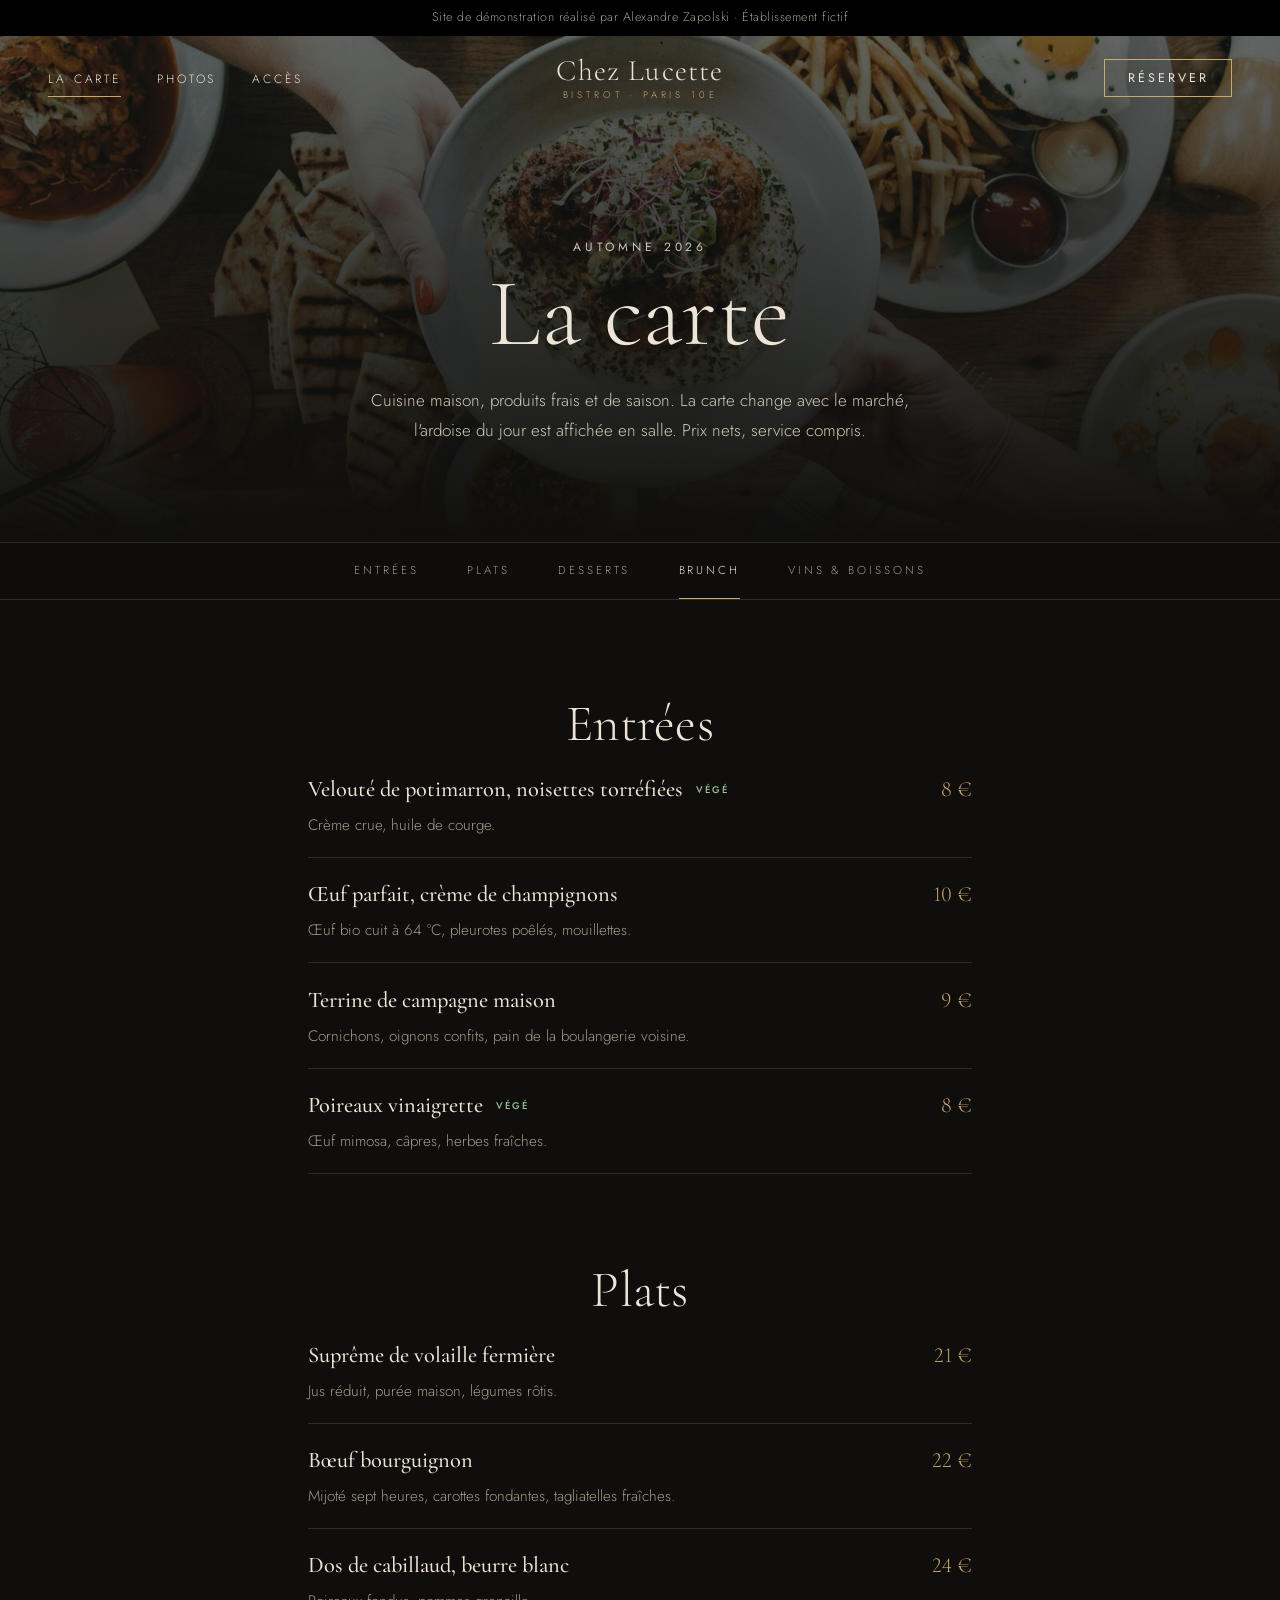
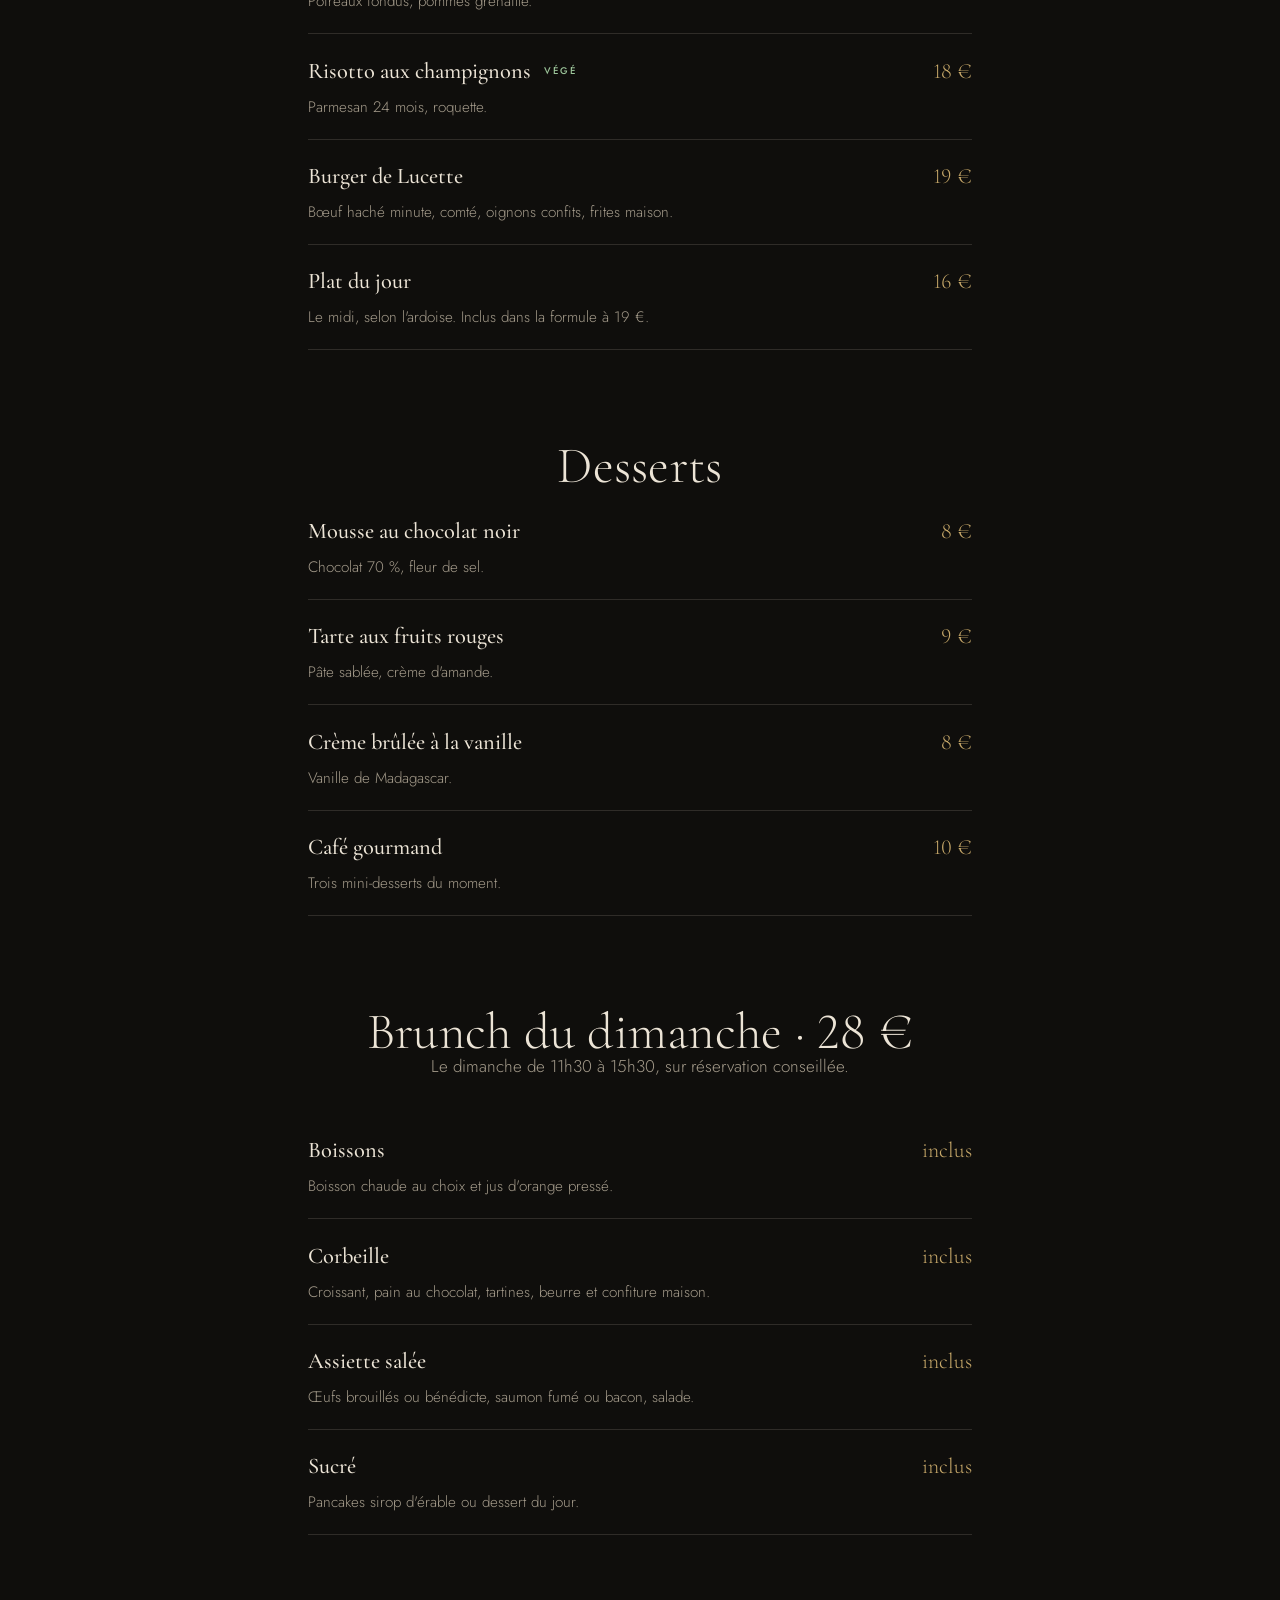
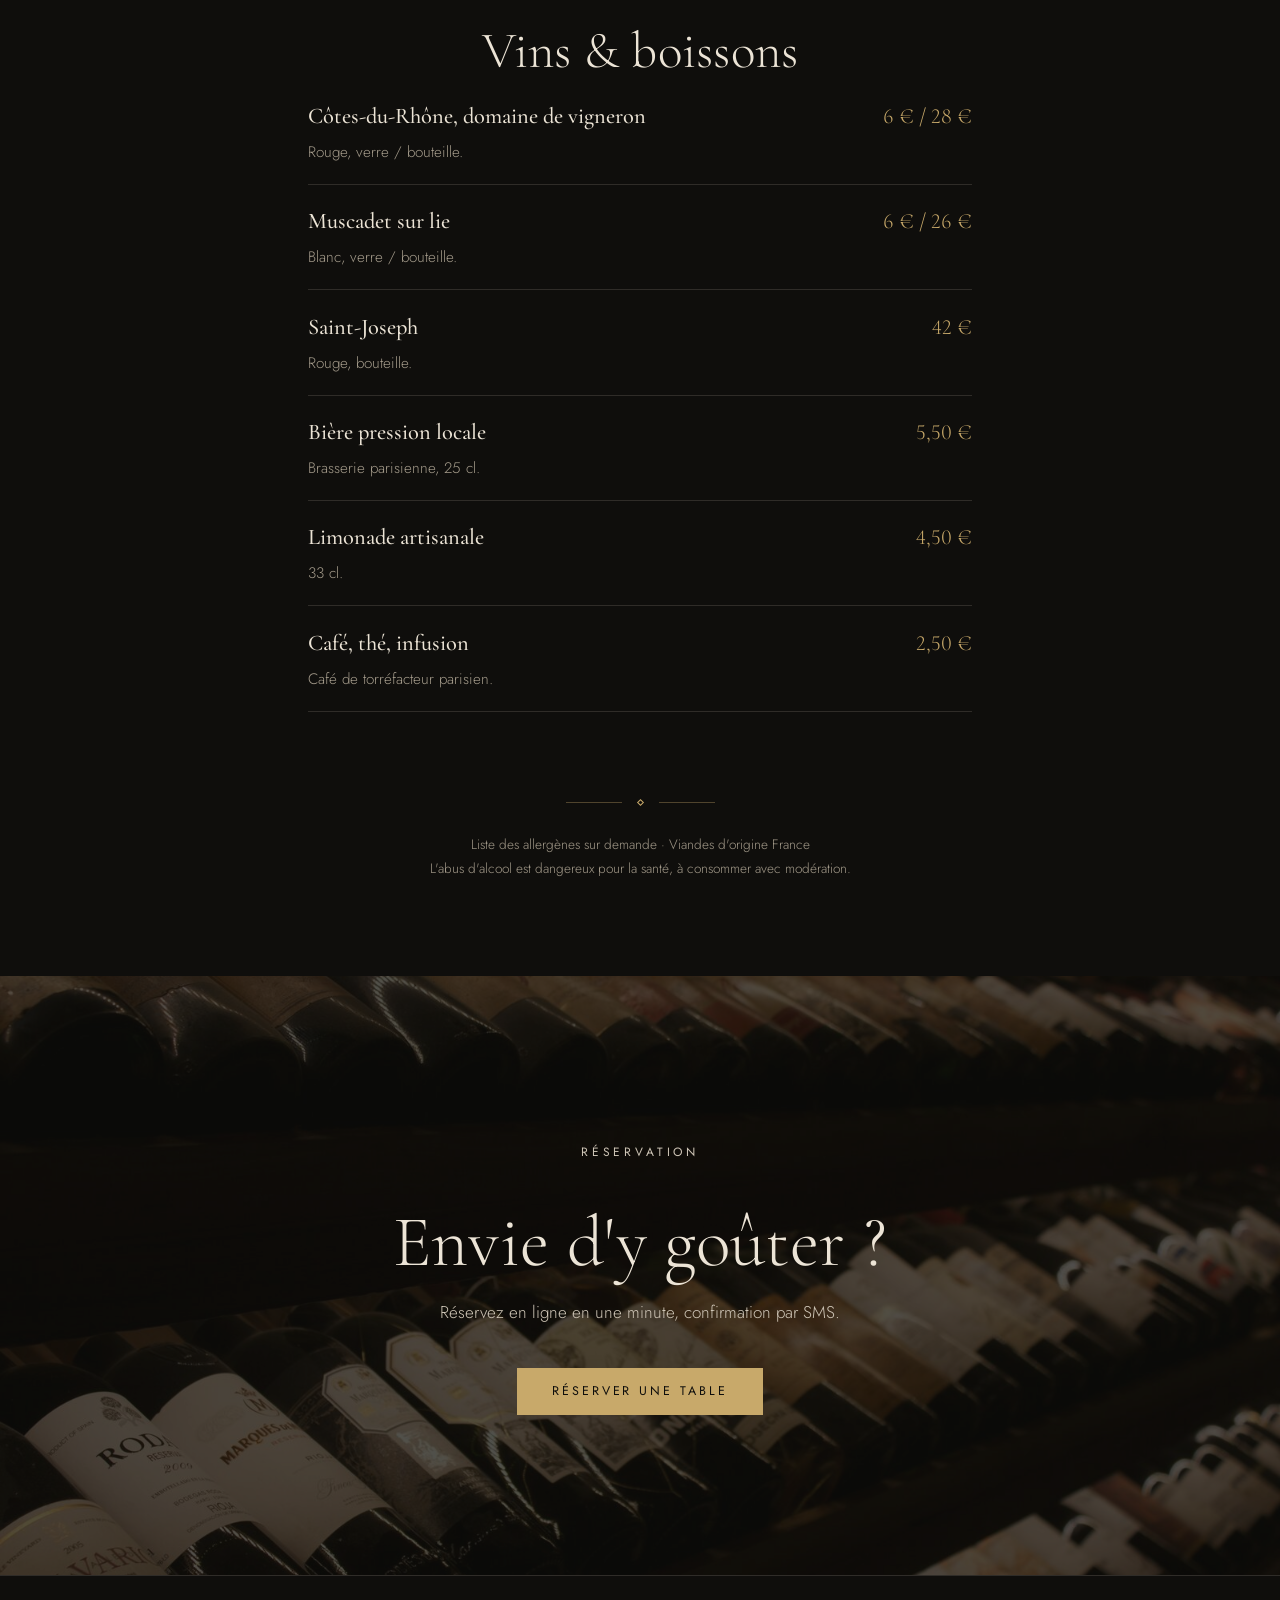
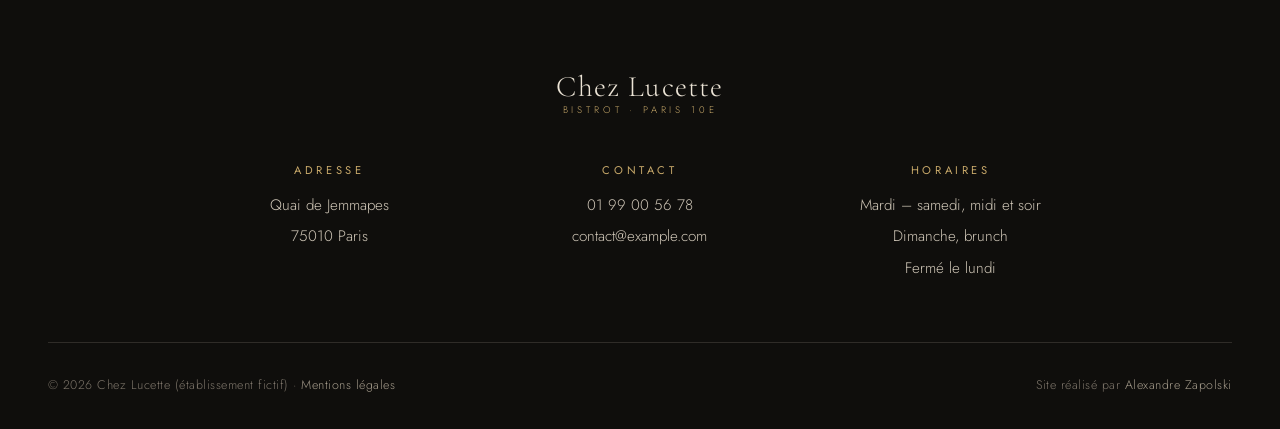
==== commit 97652829: "feat: add pictures" ====
--- a/carte.html
+++ b/carte.html
@@ -55,7 +55,7 @@
 
   <main id="contenu">
     <section class="page-hero">
-      <img src="img/galerie-plat.svg" width="800" height="1000" alt="">
+      <img src="img/galerie-plat.jpg" width="1600" height="1067" alt="">
       <p class="overline">Automne 2026</p>
       <h1>La carte</h1>
       <p>Cuisine maison, produits frais et de saison. La carte change avec le marché, l'ardoise du jour est affichée en salle. Prix nets, service compris.</p>
@@ -132,7 +132,7 @@
     </div>
 
     <section class="reserve-band">
-      <img src="img/galerie-vins.svg" width="800" height="800" loading="lazy" alt="">
+      <img src="img/galerie-vins.jpg" width="1600" height="1067" loading="lazy" alt="">
       <div class="container">
         <p class="overline">Réservation</p>
         <h2>Envie d'y goûter&nbsp;?</h2>
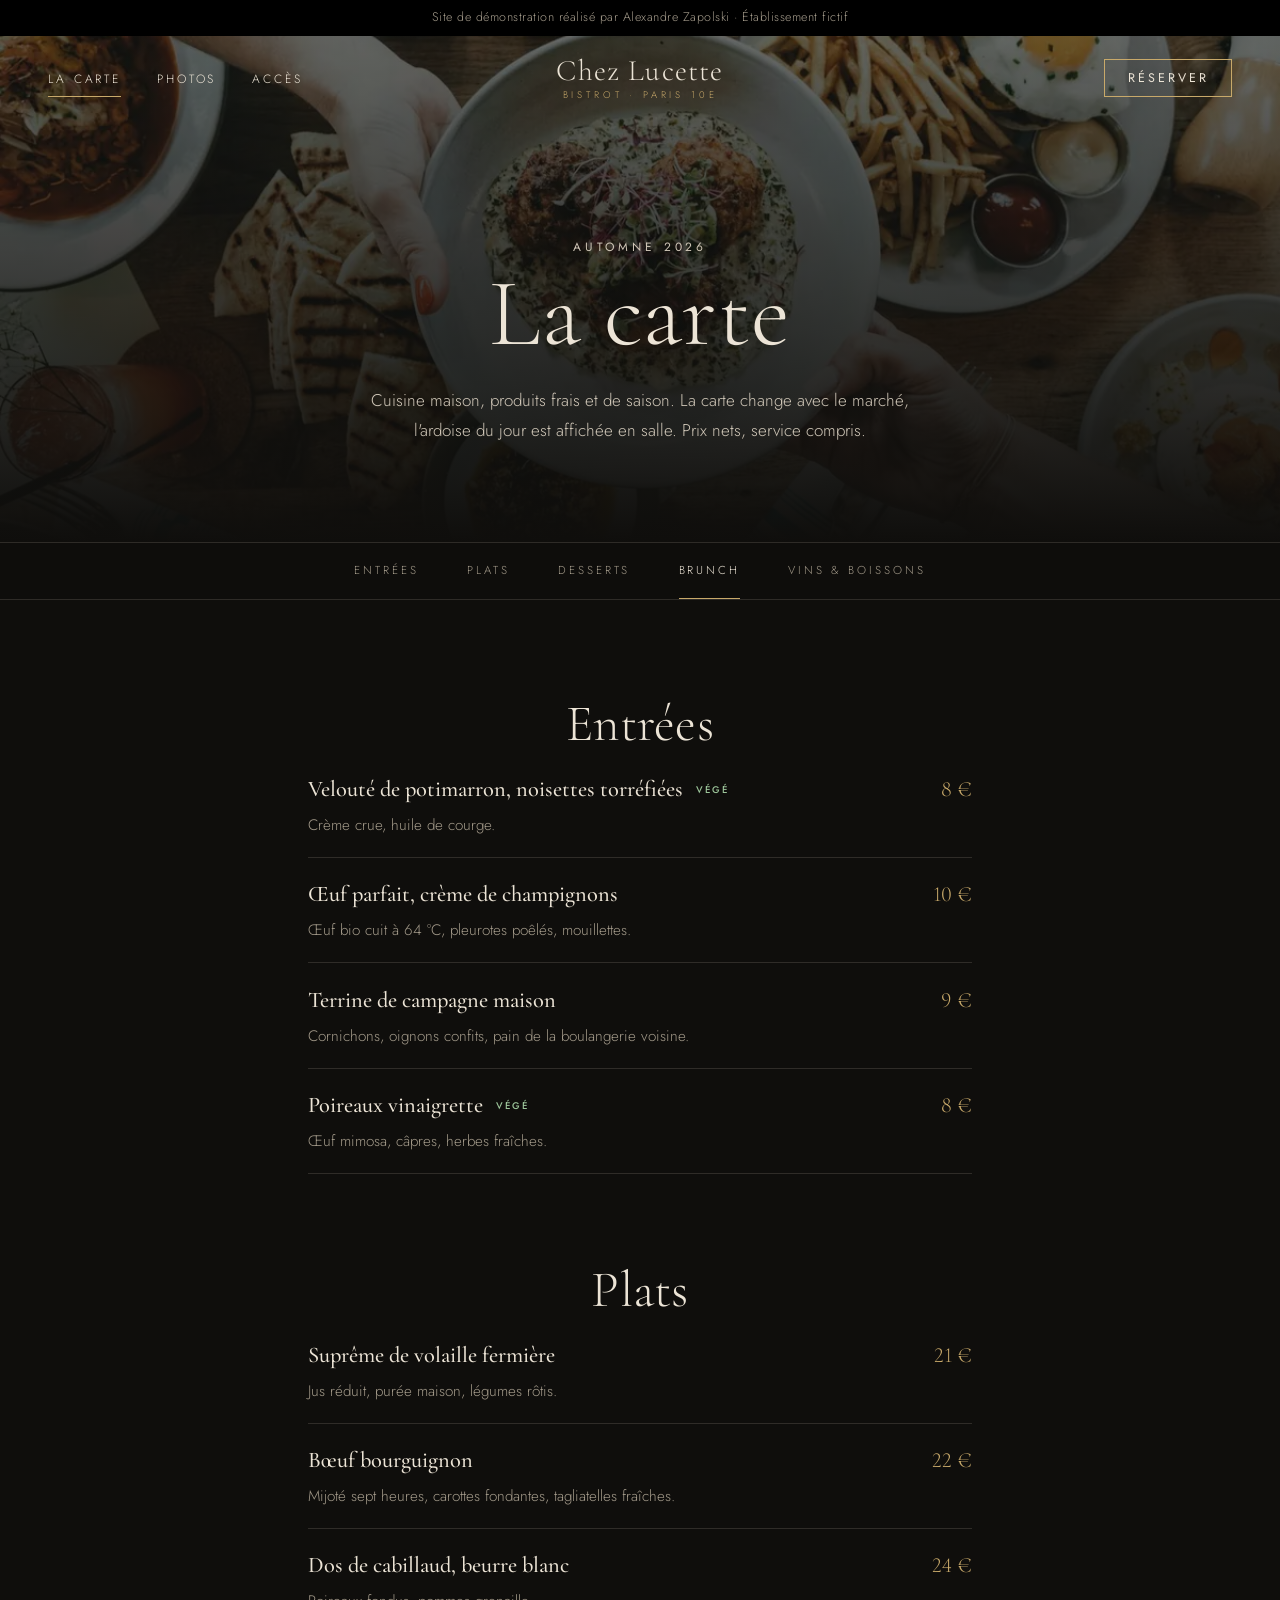
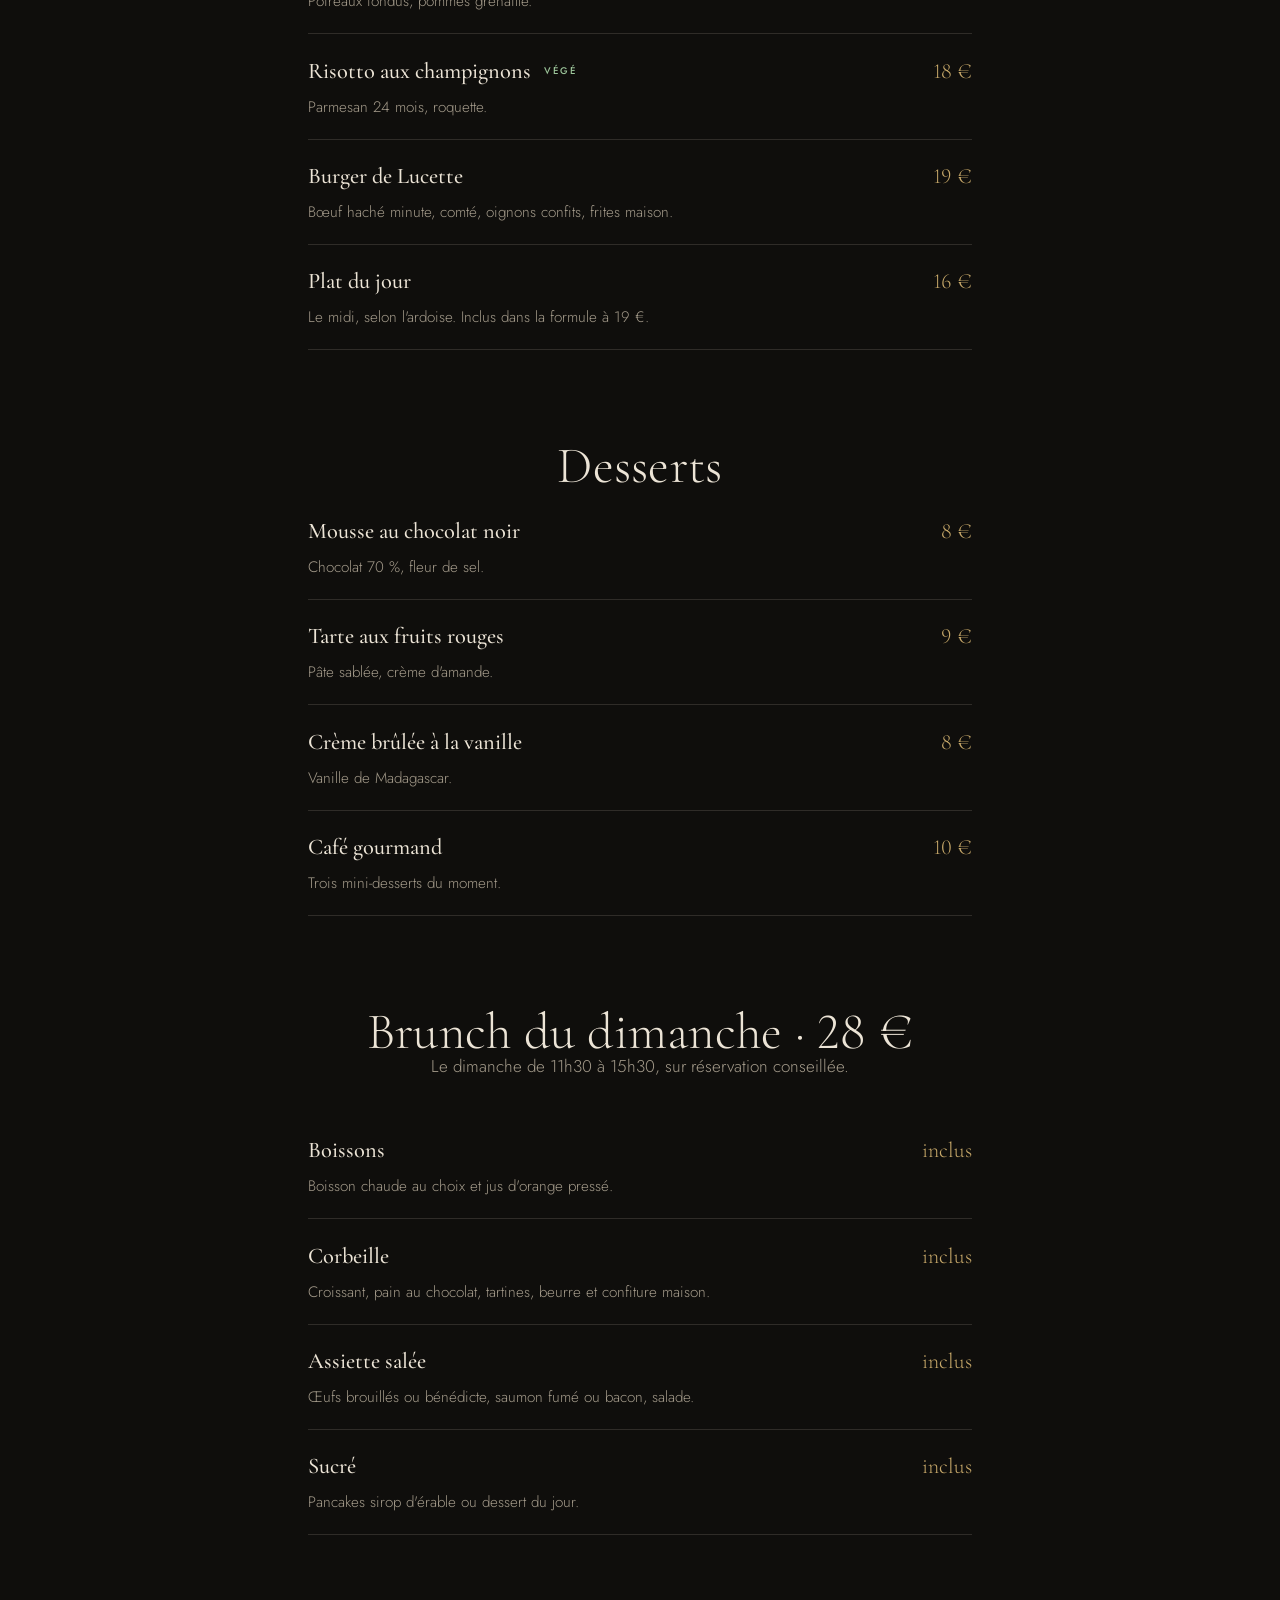
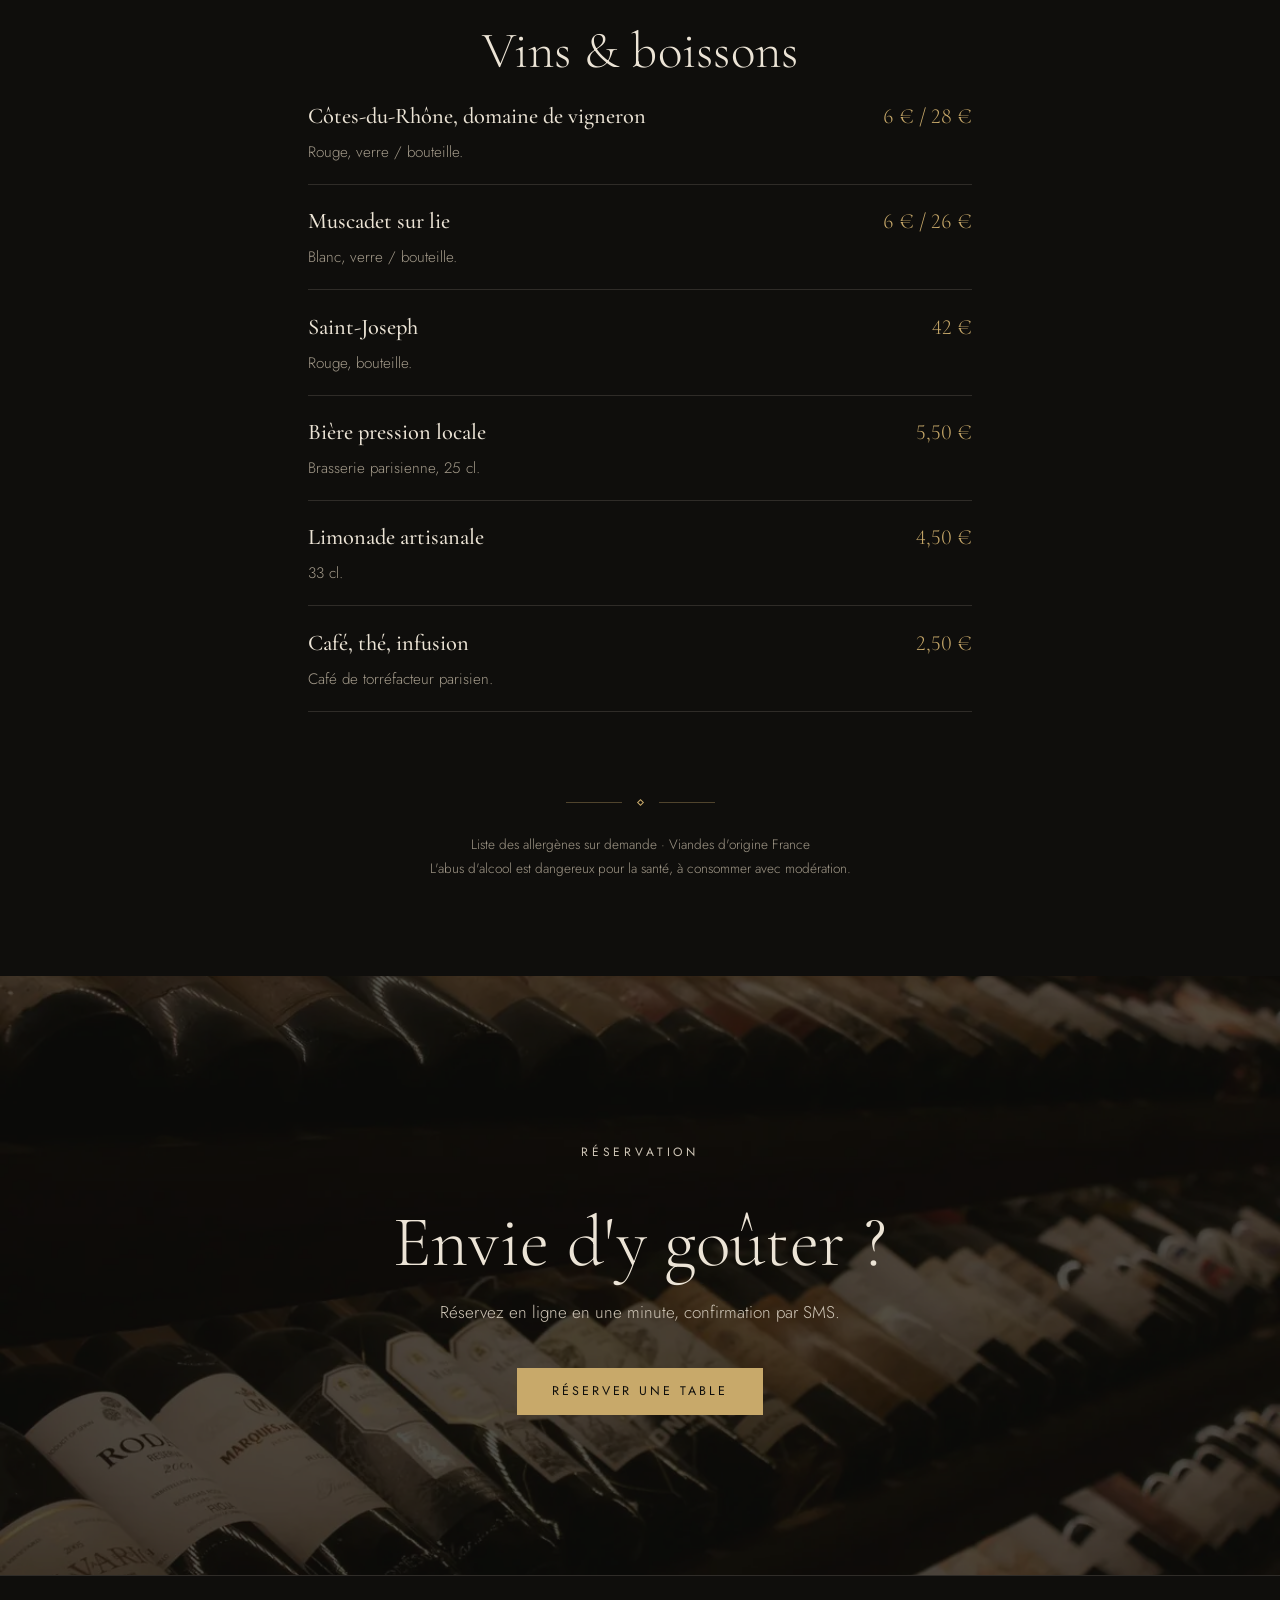
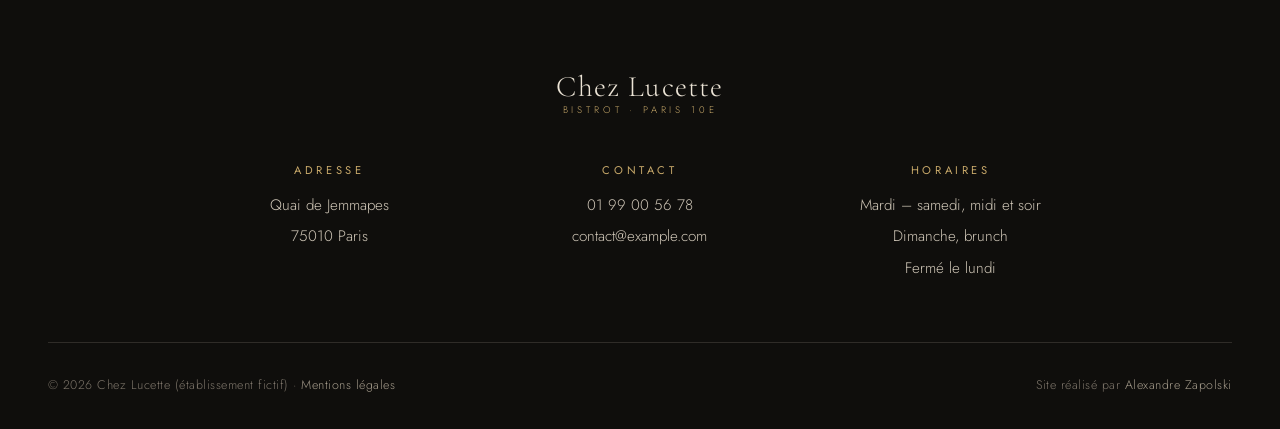
==== commit 4efba0a9: "perf: convert photos to WebP" ====
--- a/carte.html
+++ b/carte.html
@@ -5,7 +5,8 @@
   <meta name="viewport" content="width=device-width, initial-scale=1">
   <title>La carte du bistrot Chez Lucette | Restaurant Paris 10e</title>
   <meta name="description" content="Carte de saison du bistrot Chez Lucette, Paris 10e : entrées, plats maison, desserts, brunch du dimanche et vins de vignerons. Prix et formules.">
-  <link rel="canonical" href="https://example.com/carte.html">
+  <link rel="canonical" href="https://skorpiozzz.github.io/chez-lucette/carte.html">
+  <meta name="robots" content="noindex">
   <meta name="theme-color" content="#0f0e0c">
   <script>document.documentElement.classList.add("js");</script>
   <link rel="preload" href="fonts/cormorant-garamond-latin-300-normal.woff2" as="font" type="font/woff2" crossorigin>
@@ -55,7 +56,7 @@
 
   <main id="contenu">
     <section class="page-hero">
-      <img src="img/galerie-plat.jpg" width="1600" height="1067" alt="">
+      <img src="img/galerie-plat-1200.webp" srcset="img/galerie-plat.webp 800w, img/galerie-plat-1200.webp 1200w" sizes="100vw" width="1200" height="800" alt="">
       <p class="overline">Automne 2026</p>
       <h1>La carte</h1>
       <p>Cuisine maison, produits frais et de saison. La carte change avec le marché, l'ardoise du jour est affichée en salle. Prix nets, service compris.</p>
@@ -132,7 +133,7 @@
     </div>
 
     <section class="reserve-band">
-      <img src="img/galerie-vins.jpg" width="1600" height="1067" loading="lazy" alt="">
+      <img src="img/galerie-vins-1200.webp" srcset="img/galerie-vins.webp 800w, img/galerie-vins-1200.webp 1200w" sizes="100vw" width="1200" height="800" loading="lazy" alt="">
       <div class="container">
         <p class="overline">Réservation</p>
         <h2>Envie d'y goûter&nbsp;?</h2>
--- a/css/style.css
+++ b/css/style.css
@@ -395,7 +395,8 @@
 @media (max-width: 600px) { .row { grid-template-columns: 1fr; gap: 0; } }
 
 .chips { display: flex; flex-wrap: wrap; gap: 0.5rem; margin-top: 0.4rem; }
-.chip input { position: absolute; opacity: 0; pointer-events: none; }
+.chip { position: relative; }
+.field .chip input { position: absolute; inset: 0; width: 100%; height: 100%; padding: 0; margin: 0; border: 0; opacity: 0; pointer-events: none; }
 .chip span {
   display: grid; place-items: center; min-width: 3rem; height: 3rem; padding: 0 0.9rem;
   border: 1px solid rgba(236, 228, 214, 0.25); color: var(--cream); cursor: pointer;
@@ -420,6 +421,9 @@
 /* Mentions légales */
 .legal { max-width: 740px; margin-inline: auto; padding: clamp(3rem, 7vw, 5rem) var(--gutter) clamp(5rem, 10vw, 7rem); color: #cfc6b7; }
 .legal h2 { font-size: 2rem; color: var(--cream); margin: 2.75rem 0 0.75rem; }
+.legal a { color: var(--cream); text-decoration: underline; text-underline-offset: 0.2em; }
+.legal__credits { margin: 1rem 0 0; padding-left: 1.2rem; }
+.legal__credits li { margin: 0.35rem 0; }
 
 @media (prefers-reduced-motion: reduce) {
   html { scroll-behavior: auto; }
